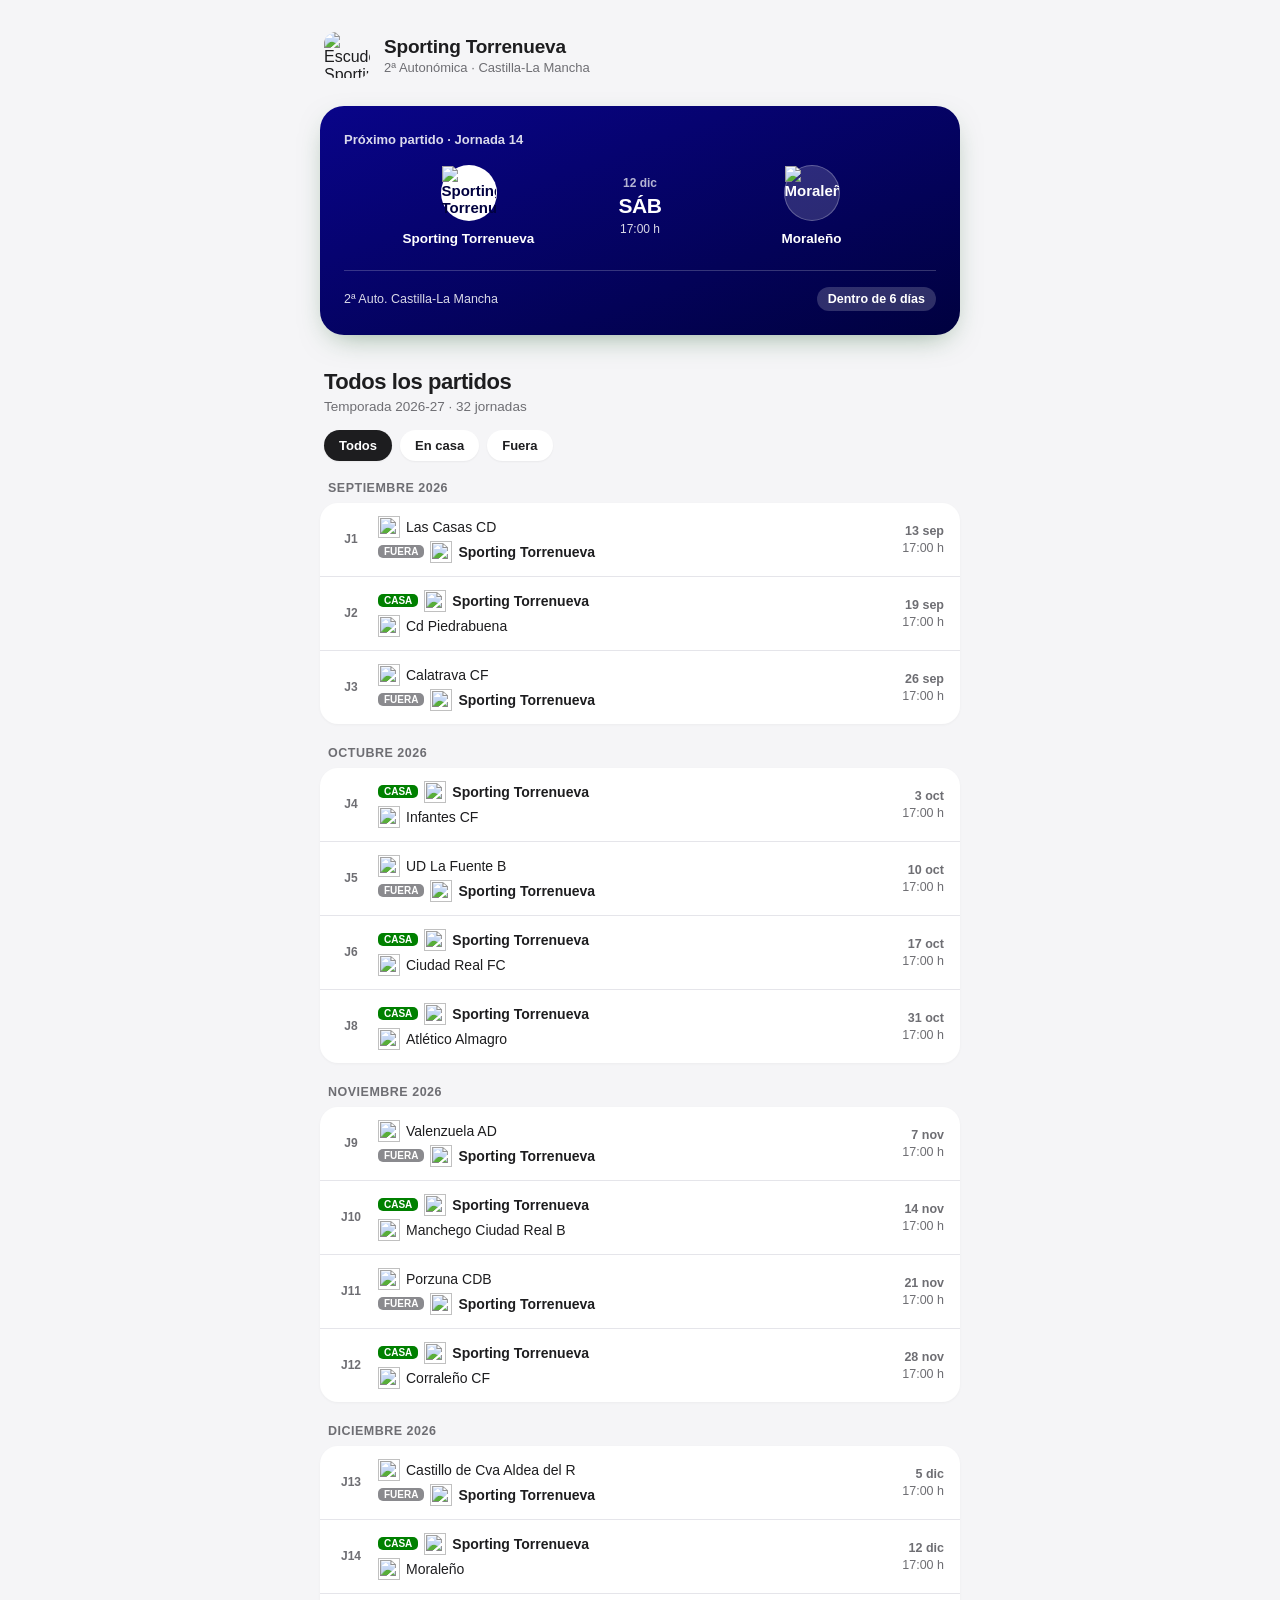
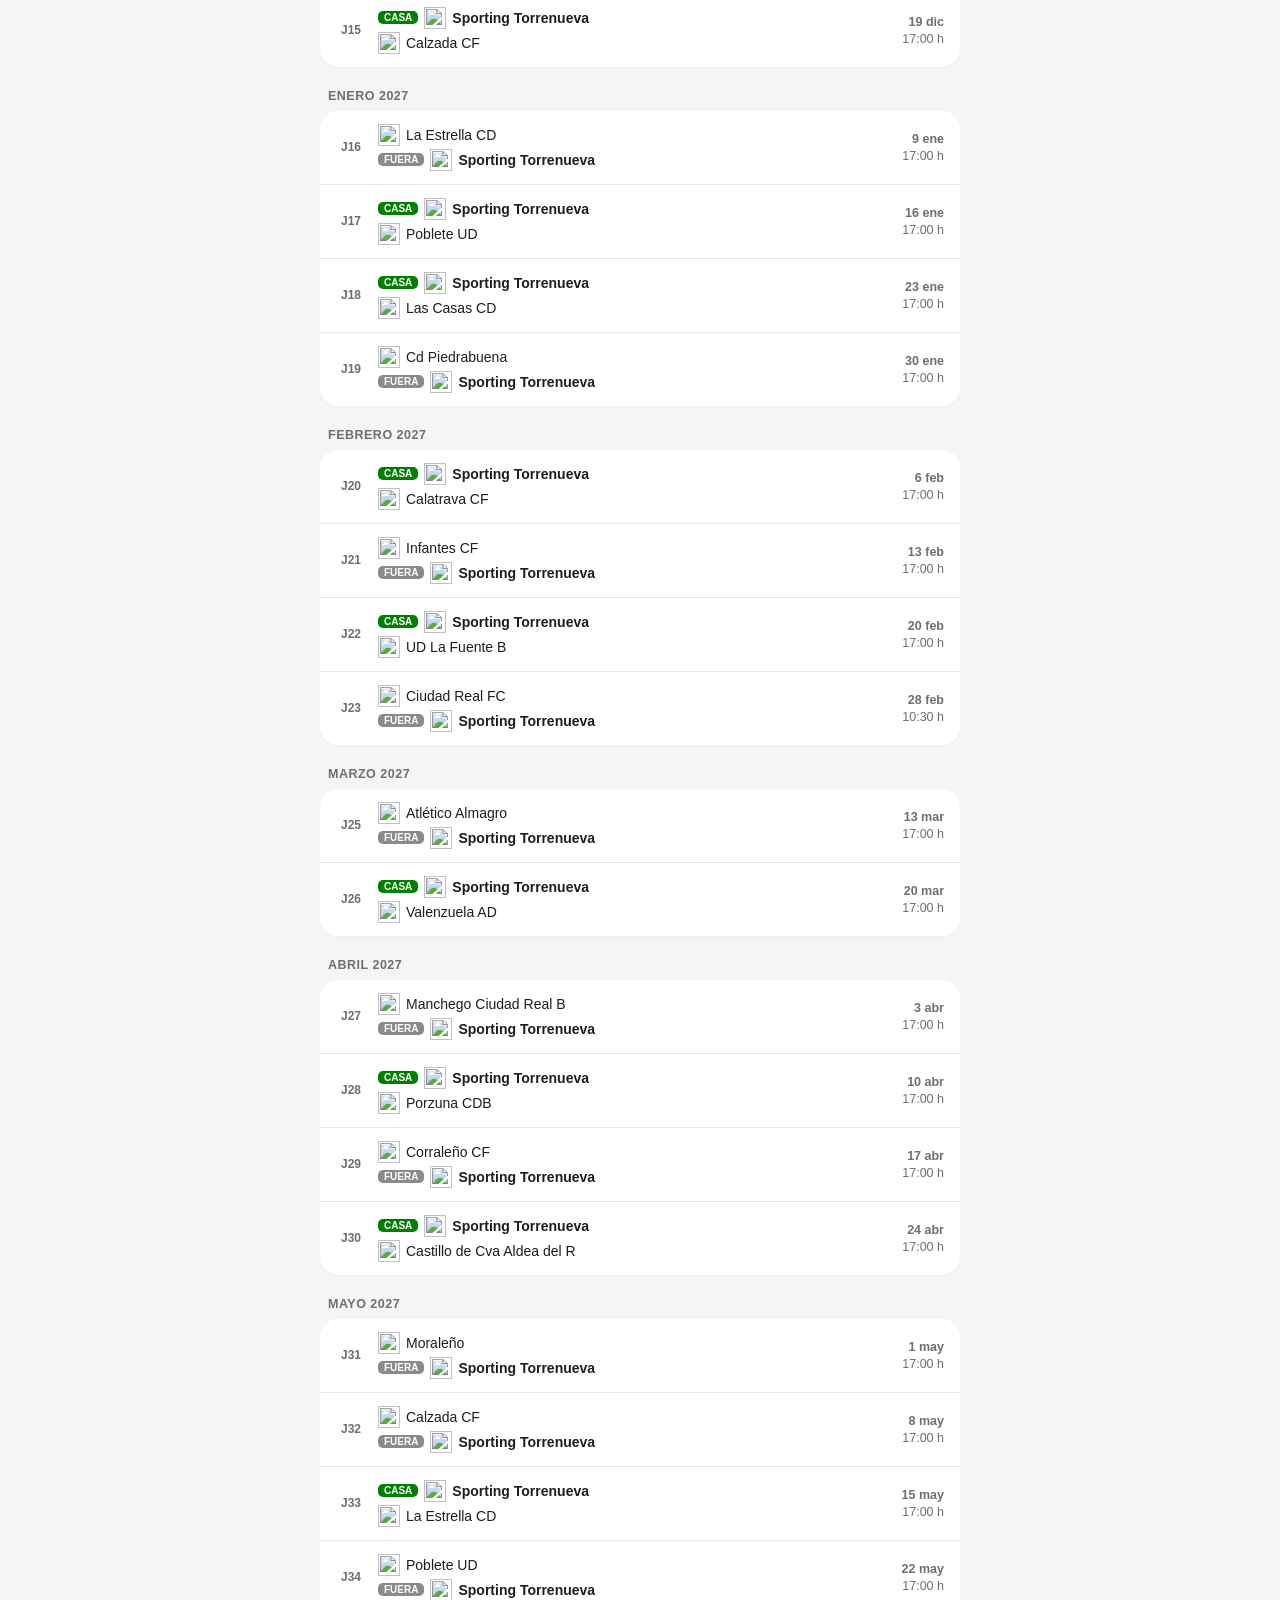
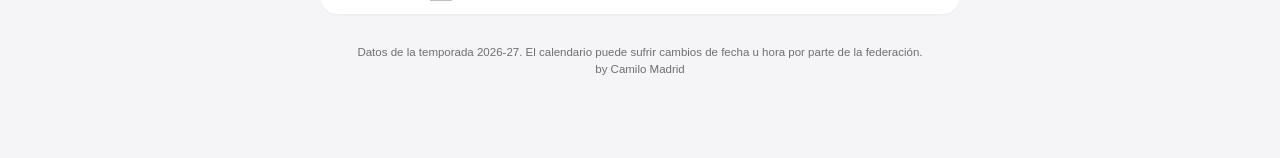
==== index.html @ 9e1ee60d "Funcional 100%" ====
<!DOCTYPE html>
<html lang="es">
<head>
<meta charset="UTF-8">
<meta name="viewport" content="width=device-width, initial-scale=1.0">
<link rel="icon" type="image/png" href="img/escudo-mid.png">
<link rel="apple-touch-icon" sizes="180x180" href="img/marcadorIphone.png">



<title>Sporting Torrenueva · Temporada 2026-27</title>
<style>
  :root{
    --bg: #f5f5f7;
    --card: #ffffff;
    --ink: #1d1d1f;
    --ink-soft: #6e6e73;
    --line: #e5e5ea;
    --green: #2805FB;
    --green-deep: #00013f;
    --green-tint: #e9f5eb;
    --red-tint: #fdeceb;
    --red: #c0392b;
    --gold: #b8860b;
    --radius: 18px;
    --radius-sm: 12px;
    font-family: -apple-system, BlinkMacSystemFont, "SF Pro Text", "Helvetica Neue", Arial, sans-serif;
  }

  *{ box-sizing: border-box; -webkit-font-smoothing: antialiased; }

  body{
    margin:0;
    background: var(--bg);
    color: var(--ink);
    padding: 32px 18px 80px;
  }

  .wrap{ max-width: 640px; margin: 0 auto; }

  /* Header */
  .club-header{
    display:flex;
    align-items:center;
    gap:14px;
    margin-bottom: 28px;
    padding: 0 4px;
  }
  .crest{
      width: 46px;
      height: 46px;
      border-radius: 12px;
      overflow: hidden; /* Para que el escudo no sobresalga */
      display: flex;
      align-items: center;
      justify-content: center;
      background: none; /* Quitamos el degradado */
      flex-shrink: 0;
  }

  .crest img{
  width: 100%;
  height: 100%;
  object-fit: cover; /* Ajusta la imagen sin deformarla */
}

  .club-header h1{
    font-size: 19px;
    font-weight: 650;
    margin: 0;
    letter-spacing: -0.01em;
  }
  .club-header p{
    margin: 2px 0 0;
    font-size: 13px;
    color: var(--ink-soft);
  }

  /* Hero: próximo partido */
  .hero{
    background: linear-gradient(160deg, #090489 0% 0%, #00013f 100%);
    border-radius: 24px;
    padding: 26px 24px 24px;
    color: white;
    box-shadow: 0 10px 30px -12px rgba(31,92,41,0.55);
    margin-bottom: 34px;
  }
  .hero-label{
    font-size: 13px;
    font-weight: 600;
    opacity: 0.85;
    margin: 0 0 18px;
  }
  .hero-teams{
    display:flex;
    align-items:center;
    justify-content:space-between;
    gap: 10px;
  }
  .hero-team{
    flex: 1;
    display:flex;
    flex-direction:column;
    align-items:center;
    gap: 10px;
    text-align:center;
  }
  .hero-badge{
    width:56px; height:56px;
    border-radius: 50%;
    background: rgba(255,255,255,0.16);
    display:flex; align-items:center; justify-content:center;
    font-weight:700;
    font-size: 15px;
    border: 1px solid rgba(255,255,255,0.25);
  }
  .hero-team.us .hero-badge{
    background: white;
    color: var(--green-deep);
  }
  .hero-team span{
    font-size: 13.5px;
    font-weight: 600;
    line-height: 1.25;
  }
  .hero-mid{
    display:flex;
    flex-direction:column;
    align-items:center;
    gap: 4px;
    min-width: 74px;
  }
  .hero-vs{
    font-size: 12px;
    opacity: 0.7;
    font-weight: 600;
  }
  .hero-date{
    font-size: 21px;
    font-weight: 700;
    letter-spacing: -0.02em;
  }
  .hero-time{
    font-size: 12px;
    opacity: 0.85;
  }
  .hero-foot{
    display:flex;
    justify-content: space-between;
    align-items:center;
    margin-top: 22px;
    padding-top: 16px;
    border-top: 1px solid rgba(255,255,255,0.2);
    font-size: 12.5px;
  }
  .hero-foot .comp{ opacity: 0.85; }
  .hero-foot .countdown{
    background: rgba(255,255,255,0.18);
    padding: 5px 11px;
    border-radius: 100px;
    font-weight: 600;
  }

  /* Section title */
  .section-title{
    font-size: 22px;
    font-weight: 650;
    letter-spacing: -0.02em;
    margin: 0 0 4px;
    padding: 0 4px;
  }
  .section-sub{
    font-size: 13.5px;
    color: var(--ink-soft);
    margin: 0 0 16px;
    padding: 0 4px;
  }

  /* Filter pills */
  .filters{
    display:flex;
    gap: 8px;
    margin-bottom: 20px;
    padding: 0 4px;
  }
  .pill{
    border: none;
    background: var(--card);
    color: var(--ink);
    font-size: 13px;
    font-weight: 600;
    padding: 8px 15px;
    border-radius: 100px;
    cursor: pointer;
    box-shadow: 0 1px 2px rgba(0,0,0,0.05);
    transition: background 0.15s ease, color 0.15s ease;
  }
  .pill.active{
    background: var(--ink);
    color: white;
  }

  /* Month groups */
  .month-group{ margin-bottom: 22px; }
  .month-label{
    font-size: 12.5px;
    font-weight: 700;
    text-transform: uppercase;
    letter-spacing: 0.04em;
    color: var(--ink-soft);
    margin: 0 0 8px;
    padding: 0 8px;
  }

  .match-list{
    background: var(--card);
    border-radius: var(--radius);
    overflow: hidden;
    box-shadow: 0 1px 3px rgba(0,0,0,0.04);
  }

  .match-row{
    display:flex;
    align-items:center;
    gap: 12px;
    padding: 13px 16px;
    border-bottom: 1px solid var(--line);
  }
  .match-row:last-child{ border-bottom: none; }

  .jday{
    width: 30px;
    flex-shrink:0;
    font-size: 12px;
    font-weight: 700;
    color: var(--ink-soft);
    text-align:center;
  }

  .match-teams{
    flex: 1;
    min-width: 0;
    display:flex;
    flex-direction: column;
    gap: 3px;
  }
  .team-line{
    display:flex;
    align-items:center;
    gap: 6px;
    font-size: 14px;
    color: var(--ink);
    white-space: nowrap;
    overflow: hidden;
    text-overflow: ellipsis;
  }
  .team-line.us{ font-weight: 650; }
  .team-line .tag{
    font-size: 10px;
    font-weight: 700;
    color: white;
    background: green;
    padding: 1px 6px;
    border-radius: 5px;
    flex-shrink: 0;
  }

  .match-right{
    flex-shrink:0;
    text-align:right;
    display:flex;
    flex-direction:column;
    align-items:flex-end;
    gap: 3px;
    min-width: 58px;
  }
  .match-date{
    font-size: 12.5px;
    color: var(--ink-soft);
    font-weight: 600;
  }
  .match-score{
    font-size: 15px;
    font-weight: 700;
  }
  .match-score.win{ color: var(--green); }
  .match-score.loss{ color: var(--red); }
  .match-score.draw{ color: var(--gold); }

  .result-dot{
    width: 7px; height: 7px;
    border-radius: 50%;
    flex-shrink: 0;
  }
  .dot-win{ background: var(--green); }
  .dot-loss{ background: var(--red); }
  .dot-draw{ background: var(--gold); }

  footer{
    text-align:center;
    font-size: 11.5px;
    color: var(--ink-soft);
    margin-top: 30px;
    padding: 0 20px;
    line-height: 1.5;
  }

  @media (max-width: 380px){
    .hero-badge{ width:48px; height:48px; font-size:13px; }
    .hero-date{ font-size: 18px; }
  }

.hero .badge-img{
  width: 100%;
  height: 100%;
  object-fit: contain;
}


.badge-img{
  width: 22px;
  height: 22px;
  object-fit: contain;
}

</style>
</head>
<body>
<div class="wrap">

  <div class="club-header">
    <div class="crest">
      <img src="img/escudo-mid.png" alt="Escudo Sporting Torrenueva">
    </div>
    <div>
      <h1>Sporting Torrenueva</h1>
      <p>2ª Autonómica · Castilla-La Mancha</p>
    </div>
  </div>

  <!-- HERO: próximo partido -->
  <div class="hero" id="hero"></div>

  <!-- Listado completo -->
  <div class="section-title">Todos los partidos</div>
  <div class="section-sub">Temporada 2026-27 · 32 jornadas</div>

  <div class="filters">
    <button class="pill active" data-filter="all">Todos</button>
    <button class="pill" data-filter="home">En casa</button>
    <button class="pill" data-filter="away">Fuera</button>
  </div>

  <div id="schedule"></div>

  <footer>
    Datos de la temporada 2026-27. El calendario puede sufrir cambios de fecha u hora por parte de la federación.<br>
	by Camilo Madrid 
  </footer>

</div>

<script>
// ---- Datos: temporada 2026-27, Sporting Torrenueva, 2ª Auto. Castilla-La Mancha ----
const matches = [
  { j:1,  home:"Las Casas CD",              away:"Sporting Torrenueva",       date:"2026-09-13", isHome:false },
  { j:2,  home:"Sporting Torrenueva",       away:"Cd Piedrabuena",            date:"2026-09-19", isHome:true },
  { j:3,  home:"Calatrava CF",              away:"Sporting Torrenueva",       date:"2026-09-26", isHome:false },
  { j:4,  home:"Sporting Torrenueva",       away:"Infantes CF",               date:"2026-10-03", isHome:true },
  { j:5,  home:"UD La Fuente B",            away:"Sporting Torrenueva",       date:"2026-10-10", isHome:false },
  { j:6,  home:"Sporting Torrenueva",       away:"Ciudad Real FC",            date:"2026-10-17", isHome:true },
  { j:8,  home:"Sporting Torrenueva",       away:"Atlético Almagro",          date:"2026-10-31", isHome:true },
  { j:9,  home:"Valenzuela AD",             away:"Sporting Torrenueva",       date:"2026-11-07", isHome:false },
  { j:10, home:"Sporting Torrenueva",       away:"Manchego Ciudad Real B",    date:"2026-11-14", isHome:true },
  { j:11, home:"Porzuna CDB",               away:"Sporting Torrenueva",       date:"2026-11-21", isHome:false },
  { j:12, home:"Sporting Torrenueva",       away:"Corraleño CF",              date:"2026-11-28", isHome:true },
  { j:13, home:"Castillo de Cva Aldea del R", away:"Sporting Torrenueva",     date:"2026-12-05", isHome:false },
  { j:14, home:"Sporting Torrenueva",       away:"Moraleño",                  date:"2026-12-12", isHome:true },
  { j:15, home:"Sporting Torrenueva",       away:"Calzada CF",                date:"2026-12-19", isHome:true },
  { j:16, home:"La Estrella CD",            away:"Sporting Torrenueva",       date:"2027-01-09", isHome:false },
  { j:17, home:"Sporting Torrenueva",       away:"Poblete UD",                date:"2027-01-16", isHome:true },
  { j:18, home:"Sporting Torrenueva",       away:"Las Casas CD",              date:"2027-01-23", isHome:true },
  { j:19, home:"Cd Piedrabuena",            away:"Sporting Torrenueva",       date:"2027-01-30", isHome:false },
  { j:20, home:"Sporting Torrenueva",       away:"Calatrava CF",              date:"2027-02-06", isHome:true },
  { j:21, home:"Infantes CF",               away:"Sporting Torrenueva",       date:"2027-02-13", isHome:false },
  { j:22, home:"Sporting Torrenueva",       away:"UD La Fuente B",            date:"2027-02-20", isHome:true },
  { j:23, home:"Ciudad Real FC",            away:"Sporting Torrenueva",       date:"2027-02-28", time:"10:30", isHome:false },
  { j:25, home:"Atlético Almagro",          away:"Sporting Torrenueva",       date:"2027-03-13", isHome:false },
  { j:26, home:"Sporting Torrenueva",       away:"Valenzuela AD",             date:"2027-03-20", isHome:true },
  { j:27, home:"Manchego Ciudad Real B",    away:"Sporting Torrenueva",       date:"2027-04-03", isHome:false },
  { j:28, home:"Sporting Torrenueva",       away:"Porzuna CDB",               date:"2027-04-10", isHome:true },
  { j:29, home:"Corraleño CF",              away:"Sporting Torrenueva",       date:"2027-04-17", isHome:false },
  { j:30, home:"Sporting Torrenueva",       away:"Castillo de Cva Aldea del R", date:"2027-04-24", isHome:true },
  { j:31, home:"Moraleño",                  away:"Sporting Torrenueva",       date:"2027-05-01", isHome:false },
  { j:32, home:"Calzada CF",                away:"Sporting Torrenueva",       date:"2027-05-08", isHome:false },
  { j:33, home:"Sporting Torrenueva",       away:"La Estrella CD",            date:"2027-05-15", isHome:true },
  { j:34, home:"Poblete UD",                away:"Sporting Torrenueva",       date:"2027-05-22", isHome:false },
];

const MESES = ["enero","febrero","marzo","abril","mayo","junio","julio","agosto","septiembre","octubre","noviembre","diciembre"];
const MESES_CORTO = ["ene","feb","mar","abr","may","jun","jul","ago","sep","oct","nov","dic"];
const DIAS = ["dom","lun","mar","mié","jue","vie","sáb"];

function initials(name){
  return name.split(" ").filter(w => w.length > 1 || /[A-Za-zÁÉÍÓÚÑ]/.test(w))
    .slice(0,2).map(w => w[0].toUpperCase()).join("") || name.slice(0,2).toUpperCase();
}

function fmtLongDate(d){
  return `${DIAS[d.getDay()]} ${d.getDate()} ${MESES[d.getMonth()]}`;
}

function daysUntil(d, now){
  const a = new Date(d.getFullYear(), d.getMonth(), d.getDate());
  const b = new Date(now.getFullYear(), now.getMonth(), now.getDate());
  return Math.round((a - b) / 86400000);
}

// Mapa de escudos por nombre EXACTO
const ESCUDOS = {
  "Sporting Torrenueva": "escudo-mid.png",
  "Las Casas CD": "lascasas.png",
  "Cd Piedrabuena": "piedrabuena.png",
  "Calatrava CF": "calatrava.png",
  "Infantes CF": "infantes.png",
  "UD La Fuente B": "laFuente.png",
  "Ciudad Real FC": "ciudadreal.jpg",
  "Atlético Almagro": "almagro.png",
  "Valenzuela AD": "valenzuela.png",
  "Manchego Ciudad Real B": "manchego.png",
  "Porzuna CDB": "porzuna.jpg",
  "Corraleño CF": "corraleno.png",
  "Castillo de Cva Aldea del R": "generico.png",
  "Moraleño": "moraleno.png",
  "Calzada CF": "calzada.png",
  "La Estrella CD": "LaEstrella.png",
  "Poblete UD": "poblete.png"
};

function getBadge(teamName){
  const file = ESCUDOS[teamName];
  if(file){
    return `<img src="img/escudosEquipos/${file}" alt="${teamName}" class="badge-img">`;
  }
  return initials(teamName); // fallback
}


function renderHero(){
  const now = new Date();
  const upcoming = matches
    .map(m => ({...m, dateObj: new Date(m.date + "T" + (m.time || "17:00"))}))
    .filter(m => m.dateObj >= new Date(now.getFullYear(), now.getMonth(), now.getDate()))
    .sort((a,b) => a.dateObj - b.dateObj)[0];

  const hero = document.getElementById("hero");

  if(!upcoming){
    hero.innerHTML = `<p class="hero-label">Temporada finalizada</p>`;
    return;
  }

  const rival = upcoming.isHome ? upcoming.away : upcoming.home;
  const usBadge = getBadge("Sporting Torrenueva");
  const rivalBadge = getBadge(rival);
  const d = upcoming.dateObj;
  const diff = daysUntil(d, now);
  let countdown = diff === 0 ? "Hoy" : diff === 1 ? "Mañana" : `Dentro de ${diff} días`;

  hero.innerHTML = `
    <p class="hero-label">Próximo partido · Jornada ${upcoming.j}</p>
    <div class="hero-teams">
      <div class="hero-team ${upcoming.isHome ? 'us' : ''}">
        <div class="hero-badge">${upcoming.isHome ? usBadge : getBadge(upcoming.home)}</div>
        <span>${upcoming.home}</span>
      </div>
      <div class="hero-mid">
        <span class="hero-vs">${d.getDate()} ${MESES_CORTO[d.getMonth()]}</span>
        <span class="hero-date">${DIAS[d.getDay()].toUpperCase()}</span>
        <span class="hero-time">${upcoming.time || "17:00"} h</span>
      </div>
      <div class="hero-team ${!upcoming.isHome ? 'us' : ''}">
        <div class="hero-badge">${!upcoming.isHome ? usBadge : getBadge(upcoming.away)}</div>
        <span>${upcoming.away}</span>
      </div>
    </div>
    <div class="hero-foot">
      <span class="comp">2ª Auto. Castilla-La Mancha</span>
      <span class="countdown">${countdown}</span>
    </div>
  `;
}

function renderSchedule(filter){
  const container = document.getElementById("schedule");
  container.innerHTML = "";

  const filtered = matches.filter(m => {
    if(filter === "home") return m.isHome;
    if(filter === "away") return !m.isHome;
    return true;
  });

  const groups = {};
  filtered.forEach(m => {
    const d = new Date(m.date + "T00:00:00");
    const key = `${d.getFullYear()}-${d.getMonth()}`;
    if(!groups[key]) groups[key] = { label: `${MESES[d.getMonth()]} ${d.getFullYear()}`, items: [] };
    groups[key].items.push({...m, dateObj: d});
  });

  Object.values(groups).forEach(group => {
    const monthDiv = document.createElement("div");
    monthDiv.className = "month-group";

    const label = document.createElement("p");
    label.className = "month-label";
    label.textContent = group.label;
    monthDiv.appendChild(label);

    const list = document.createElement("div");
    list.className = "match-list";

    group.items.forEach(m => {
      const row = document.createElement("div");
      row.className = "match-row";

      const rival = m.isHome ? m.away : m.home;

      row.innerHTML = `
        <div class="jday">J${m.j}</div>

        <div class="match-teams">

          <div class="team-line ${m.isHome ? 'us' : ''}">
            ${m.isHome ? '<span class="tag">CASA</span>' : ''}
            <img src="img/escudosEquipos/${ESCUDOS[m.home] || 'generico.png'}" class="badge-img">
            ${m.home}
          </div>

          <div class="team-line ${!m.isHome ? 'us' : ''}">
            ${!m.isHome ? '<span class="tag" style="background:#8a8a8e">FUERA</span>' : ''}
            <img src="img/escudosEquipos/${ESCUDOS[m.away] || 'generico.png'}" class="badge-img">
            ${m.away}
          </div>

        </div>

        <div class="match-right">
          <div class="match-date">${m.dateObj.getDate()} ${MESES_CORTO[m.dateObj.getMonth()]}</div>
          <div class="match-date" style="font-weight:400;">${m.time || "17:00"} h</div>
        </div>
      `;

      list.appendChild(row);
    });

    monthDiv.appendChild(list);
    container.appendChild(monthDiv);
  });
}


document.querySelectorAll(".pill").forEach(btn => {
  btn.addEventListener("click", () => {
    document.querySelectorAll(".pill").forEach(b => b.classList.remove("active"));
    btn.classList.add("active");
    renderSchedule(btn.dataset.filter);
  });
});

renderHero();
renderSchedule("all");
</script>
</body>
</html>
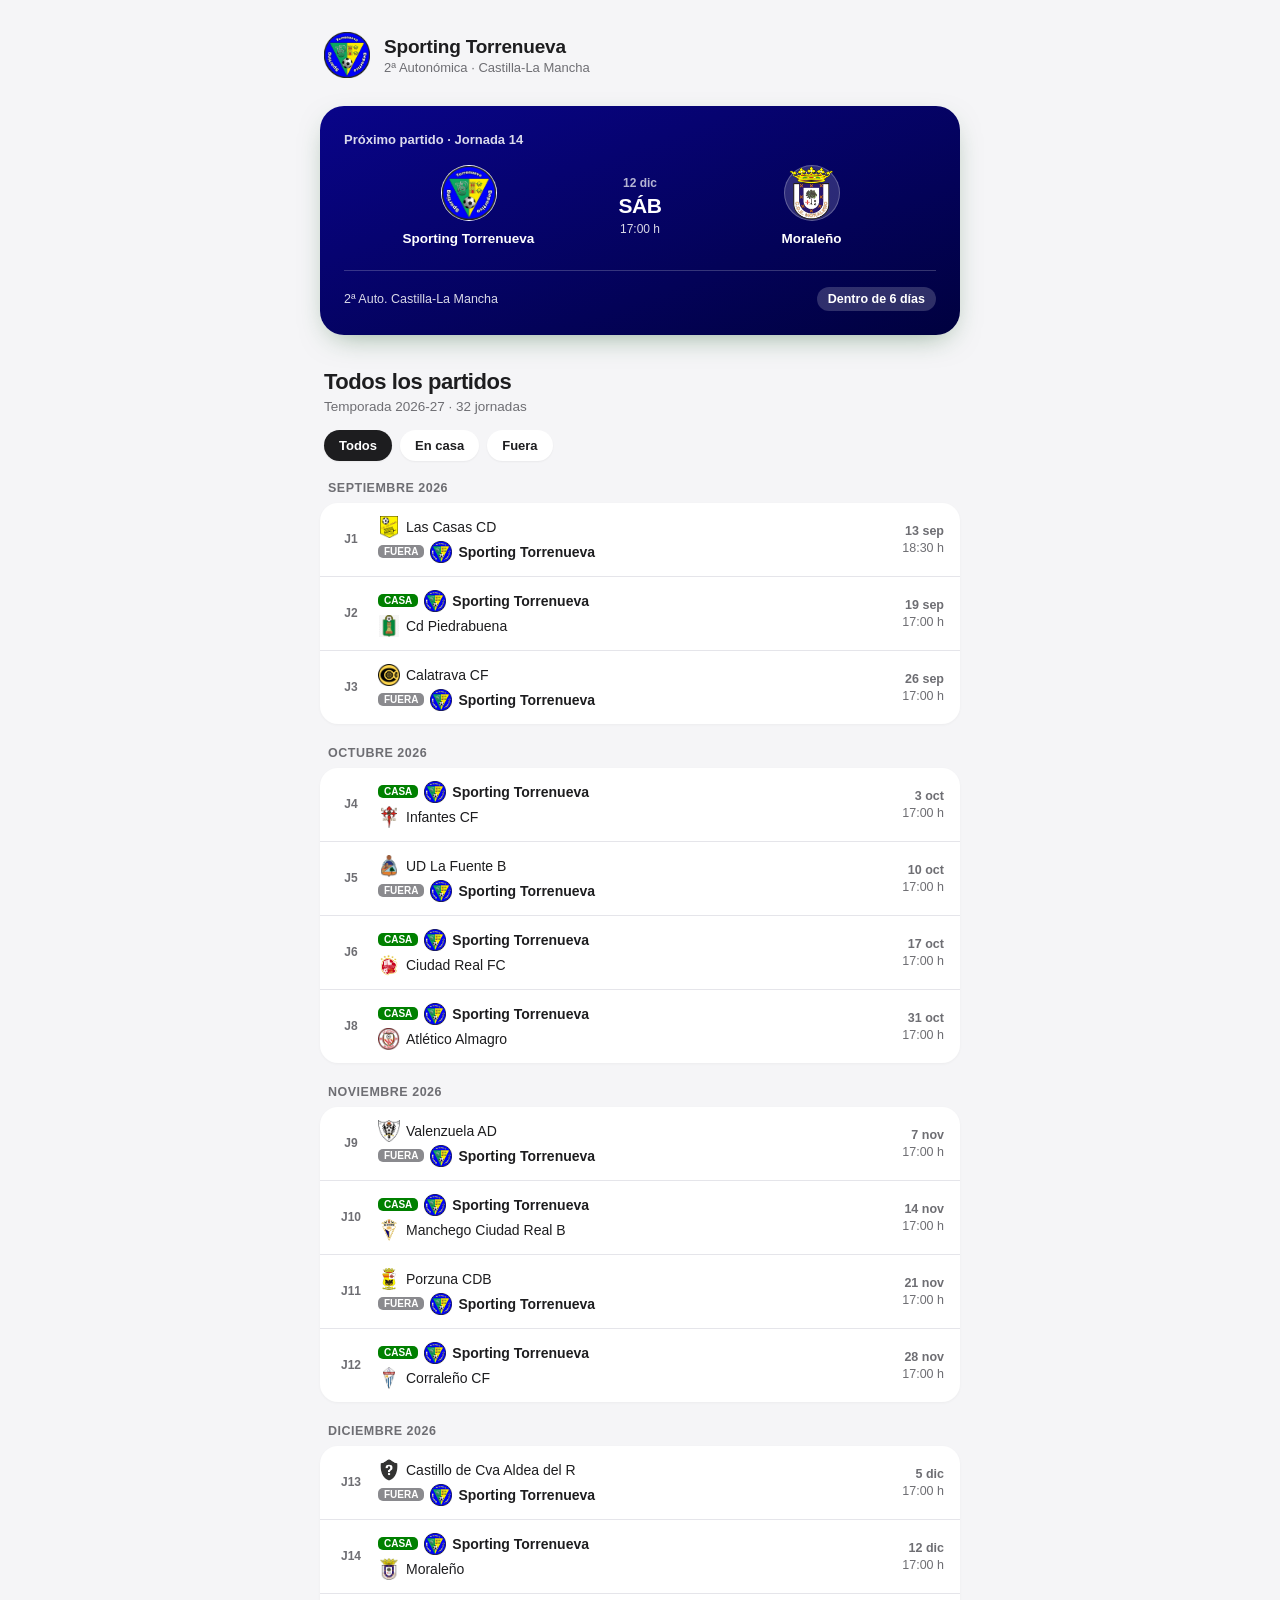
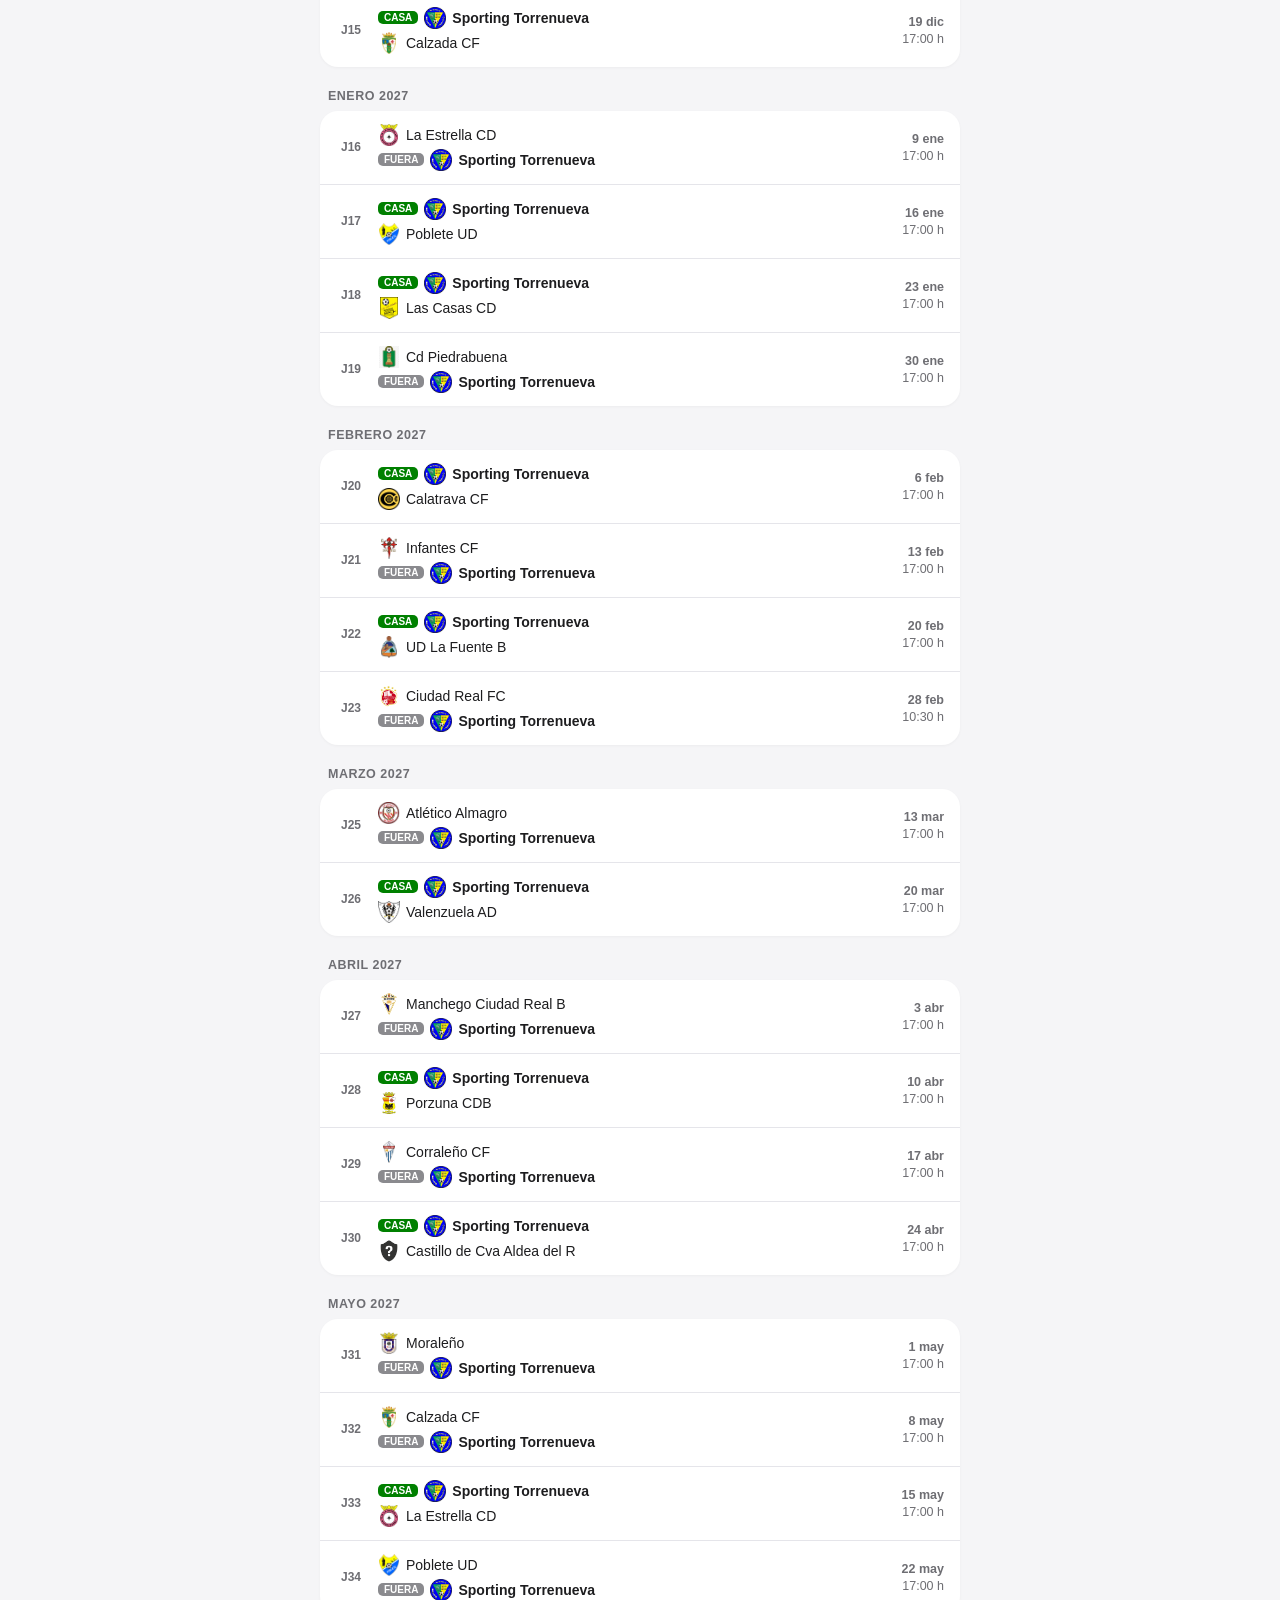
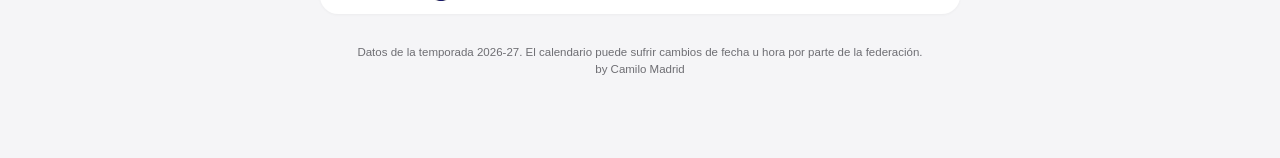
==== commit 1fcbed2a: "Nueva Fecha y hora de la Jornada 1 Actualización de la Jornada 1" ====
--- a/index.html
+++ b/index.html
@@ -363,7 +363,7 @@
 <script>
 // ---- Datos: temporada 2026-27, Sporting Torrenueva, 2ª Auto. Castilla-La Mancha ----
 const matches = [
-  { j:1,  home:"Las Casas CD",              away:"Sporting Torrenueva",       date:"2026-09-13", isHome:false },
+  { j:1,  home:"Las Casas CD",              away:"Sporting Torrenueva",       date:"2026-09-13", time:"18:30", isHome:false },
   { j:2,  home:"Sporting Torrenueva",       away:"Cd Piedrabuena",            date:"2026-09-19", isHome:true },
   { j:3,  home:"Calatrava CF",              away:"Sporting Torrenueva",       date:"2026-09-26", isHome:false },
   { j:4,  home:"Sporting Torrenueva",       away:"Infantes CF",               date:"2026-10-03", isHome:true },
@@ -573,4 +573,4 @@
 renderSchedule("all");
 </script>
 </body>
-</html>+</html>
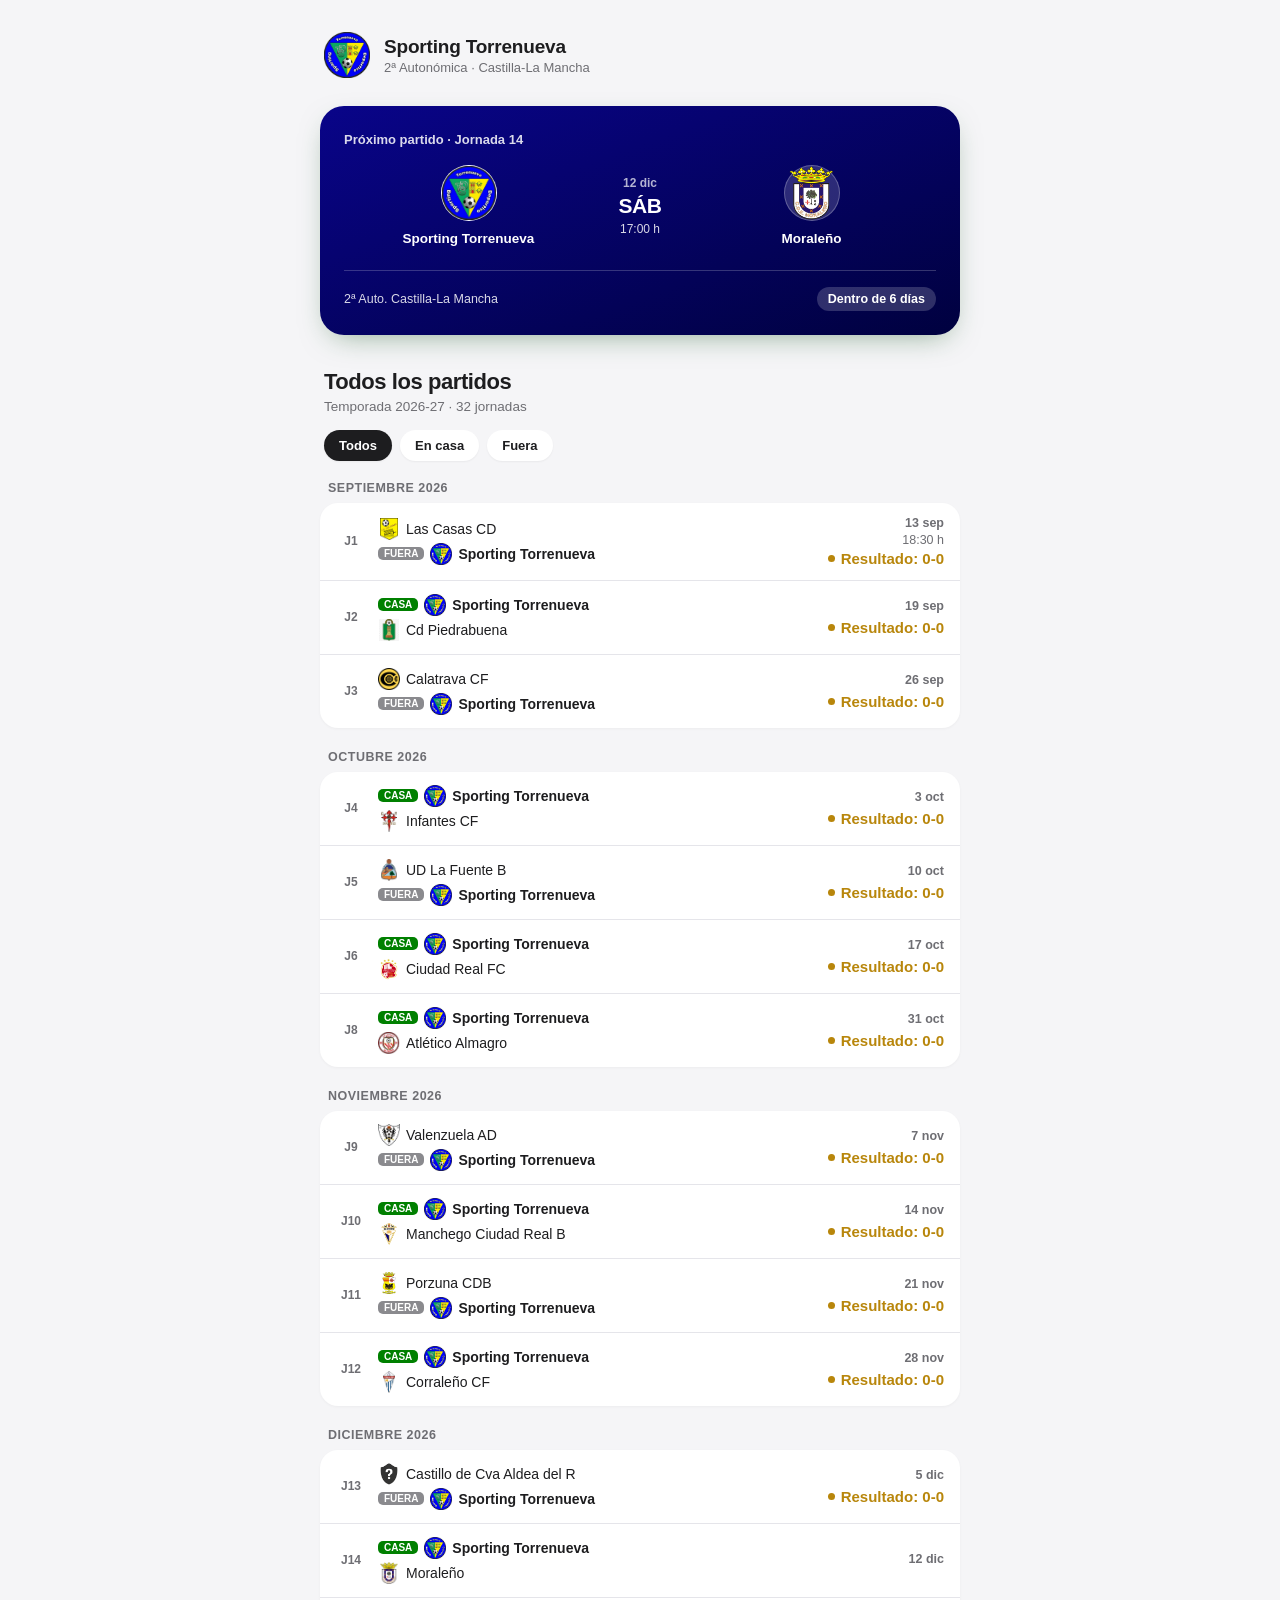
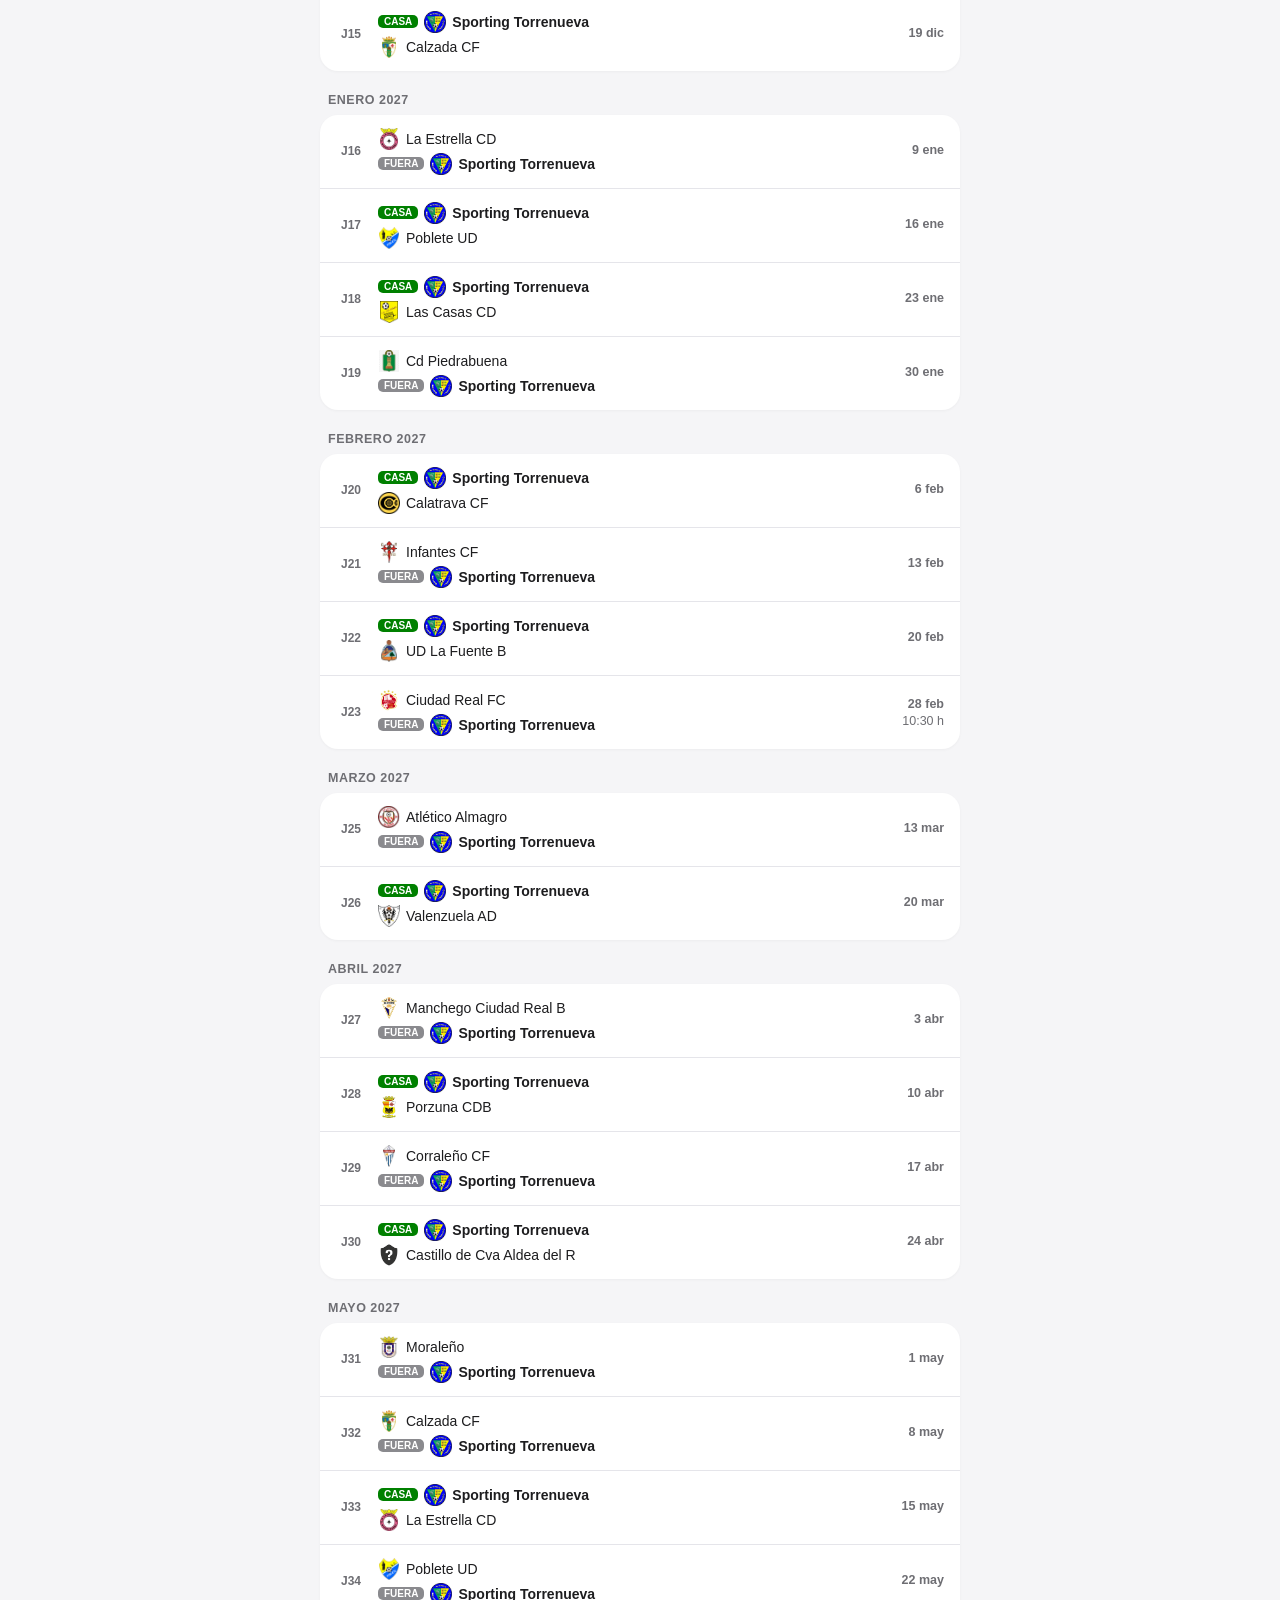
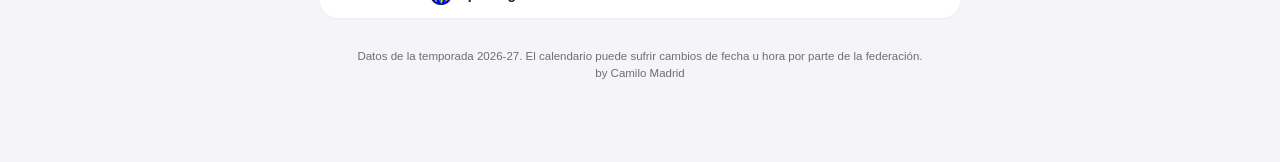
==== commit 923653d9: "Añadido resultados Añadido resultado para los partidos jugados" ====
--- a/index.html
+++ b/index.html
@@ -323,6 +323,28 @@
   object-fit: contain;
 }
 
+.match-score {
+  display: flex;
+  align-items: center;
+  gap: 6px; /* separación entre punto y texto */
+}
+
+
+.match-score.win{ color: #008000; }
+.match-score.loss{ color: var(--red); }
+.match-score.draw{ color: var(--gold); }
+
+.result-dot{
+  width: 7px;
+  height: 7px;
+  border-radius: 50%;
+  flex-shrink: 0;
+}
+
+.dot-win{ background: #008000; }
+.dot-loss{ background: var(--red); }
+.dot-draw{ background: var(--gold); }
+
 </style>
 </head>
 <body>
@@ -363,43 +385,64 @@
 <script>
 // ---- Datos: temporada 2026-27, Sporting Torrenueva, 2ª Auto. Castilla-La Mancha ----
 const matches = [
-  { j:1,  home:"Las Casas CD",              away:"Sporting Torrenueva",       date:"2026-09-13", time:"18:30", isHome:false },
-  { j:2,  home:"Sporting Torrenueva",       away:"Cd Piedrabuena",            date:"2026-09-19", isHome:true },
-  { j:3,  home:"Calatrava CF",              away:"Sporting Torrenueva",       date:"2026-09-26", isHome:false },
-  { j:4,  home:"Sporting Torrenueva",       away:"Infantes CF",               date:"2026-10-03", isHome:true },
-  { j:5,  home:"UD La Fuente B",            away:"Sporting Torrenueva",       date:"2026-10-10", isHome:false },
-  { j:6,  home:"Sporting Torrenueva",       away:"Ciudad Real FC",            date:"2026-10-17", isHome:true },
-  { j:8,  home:"Sporting Torrenueva",       away:"Atlético Almagro",          date:"2026-10-31", isHome:true },
-  { j:9,  home:"Valenzuela AD",             away:"Sporting Torrenueva",       date:"2026-11-07", isHome:false },
-  { j:10, home:"Sporting Torrenueva",       away:"Manchego Ciudad Real B",    date:"2026-11-14", isHome:true },
-  { j:11, home:"Porzuna CDB",               away:"Sporting Torrenueva",       date:"2026-11-21", isHome:false },
-  { j:12, home:"Sporting Torrenueva",       away:"Corraleño CF",              date:"2026-11-28", isHome:true },
-  { j:13, home:"Castillo de Cva Aldea del R", away:"Sporting Torrenueva",     date:"2026-12-05", isHome:false },
-  { j:14, home:"Sporting Torrenueva",       away:"Moraleño",                  date:"2026-12-12", isHome:true },
-  { j:15, home:"Sporting Torrenueva",       away:"Calzada CF",                date:"2026-12-19", isHome:true },
-  { j:16, home:"La Estrella CD",            away:"Sporting Torrenueva",       date:"2027-01-09", isHome:false },
-  { j:17, home:"Sporting Torrenueva",       away:"Poblete UD",                date:"2027-01-16", isHome:true },
-  { j:18, home:"Sporting Torrenueva",       away:"Las Casas CD",              date:"2027-01-23", isHome:true },
-  { j:19, home:"Cd Piedrabuena",            away:"Sporting Torrenueva",       date:"2027-01-30", isHome:false },
-  { j:20, home:"Sporting Torrenueva",       away:"Calatrava CF",              date:"2027-02-06", isHome:true },
-  { j:21, home:"Infantes CF",               away:"Sporting Torrenueva",       date:"2027-02-13", isHome:false },
-  { j:22, home:"Sporting Torrenueva",       away:"UD La Fuente B",            date:"2027-02-20", isHome:true },
-  { j:23, home:"Ciudad Real FC",            away:"Sporting Torrenueva",       date:"2027-02-28", time:"10:30", isHome:false },
-  { j:25, home:"Atlético Almagro",          away:"Sporting Torrenueva",       date:"2027-03-13", isHome:false },
-  { j:26, home:"Sporting Torrenueva",       away:"Valenzuela AD",             date:"2027-03-20", isHome:true },
-  { j:27, home:"Manchego Ciudad Real B",    away:"Sporting Torrenueva",       date:"2027-04-03", isHome:false },
-  { j:28, home:"Sporting Torrenueva",       away:"Porzuna CDB",               date:"2027-04-10", isHome:true },
-  { j:29, home:"Corraleño CF",              away:"Sporting Torrenueva",       date:"2027-04-17", isHome:false },
-  { j:30, home:"Sporting Torrenueva",       away:"Castillo de Cva Aldea del R", date:"2027-04-24", isHome:true },
-  { j:31, home:"Moraleño",                  away:"Sporting Torrenueva",       date:"2027-05-01", isHome:false },
-  { j:32, home:"Calzada CF",                away:"Sporting Torrenueva",       date:"2027-05-08", isHome:false },
-  { j:33, home:"Sporting Torrenueva",       away:"La Estrella CD",            date:"2027-05-15", isHome:true },
-  { j:34, home:"Poblete UD",                away:"Sporting Torrenueva",       date:"2027-05-22", isHome:false },
+  { j:1,  home:"Las Casas CD",              away:"Sporting Torrenueva",       date:"2026-09-13", time:"18:30", isHome:false, score:"0-0" },
+  { j:2,  home:"Sporting Torrenueva",       away:"Cd Piedrabuena",            date:"2026-09-19", isHome:true, score:"0-0" },
+  { j:3,  home:"Calatrava CF",              away:"Sporting Torrenueva",       date:"2026-09-26", isHome:false, score:"0-0" },
+  { j:4,  home:"Sporting Torrenueva",       away:"Infantes CF",               date:"2026-10-03", isHome:true, score:"0-0" },
+  { j:5,  home:"UD La Fuente B",            away:"Sporting Torrenueva",       date:"2026-10-10", isHome:false, score:"0-0" },
+  { j:6,  home:"Sporting Torrenueva",       away:"Ciudad Real FC",            date:"2026-10-17", isHome:true, score:"0-0" },
+  { j:8,  home:"Sporting Torrenueva",       away:"Atlético Almagro",          date:"2026-10-31", isHome:true, score:"0-0" },
+  { j:9,  home:"Valenzuela AD",             away:"Sporting Torrenueva",       date:"2026-11-07", isHome:false, score:"0-0" },
+  { j:10, home:"Sporting Torrenueva",       away:"Manchego Ciudad Real B",    date:"2026-11-14", isHome:true, score:"0-0" },
+  { j:11, home:"Porzuna CDB",               away:"Sporting Torrenueva",       date:"2026-11-21", isHome:false, score:"0-0" },
+  { j:12, home:"Sporting Torrenueva",       away:"Corraleño CF",              date:"2026-11-28", isHome:true, score:"0-0" },
+  { j:13, home:"Castillo de Cva Aldea del R", away:"Sporting Torrenueva",     date:"2026-12-05", isHome:false, score:"0-0" },
+  { j:14, home:"Sporting Torrenueva",       away:"Moraleño",                  date:"2026-12-12", isHome:true, score:"0-0" },
+  { j:15, home:"Sporting Torrenueva",       away:"Calzada CF",                date:"2026-12-19", isHome:true, score:"0-0" },
+  { j:16, home:"La Estrella CD",            away:"Sporting Torrenueva",       date:"2027-01-09", isHome:false, score:"0-0" },
+  { j:17, home:"Sporting Torrenueva",       away:"Poblete UD",                date:"2027-01-16", isHome:true, score:"0-0" },
+  { j:18, home:"Sporting Torrenueva",       away:"Las Casas CD",              date:"2027-01-23", isHome:true, score:"0-0" },
+  { j:19, home:"Cd Piedrabuena",            away:"Sporting Torrenueva",       date:"2027-01-30", isHome:false, score:"0-0" },
+  { j:20, home:"Sporting Torrenueva",       away:"Calatrava CF",              date:"2027-02-06", isHome:true, score:"0-0" },
+  { j:21, home:"Infantes CF",               away:"Sporting Torrenueva",       date:"2027-02-13", isHome:false, score:"0-0" },
+  { j:22, home:"Sporting Torrenueva",       away:"UD La Fuente B",            date:"2027-02-20", isHome:true, score:"0-0" },
+  { j:23, home:"Ciudad Real FC",            away:"Sporting Torrenueva",       date:"2027-02-28", time:"10:30", isHome:false, score:"0-0" },
+  { j:25, home:"Atlético Almagro",          away:"Sporting Torrenueva",       date:"2027-03-13", isHome:false, score:"0-0" },
+  { j:26, home:"Sporting Torrenueva",       away:"Valenzuela AD",             date:"2027-03-20", isHome:true, score:"0-0" },
+  { j:27, home:"Manchego Ciudad Real B",    away:"Sporting Torrenueva",       date:"2027-04-03", isHome:false, score:"0-0" },
+  { j:28, home:"Sporting Torrenueva",       away:"Porzuna CDB",               date:"2027-04-10", isHome:true, score:"0-0" },
+  { j:29, home:"Corraleño CF",              away:"Sporting Torrenueva",       date:"2027-04-17", isHome:false, score:"0-0" },
+  { j:30, home:"Sporting Torrenueva",       away:"Castillo de Cva Aldea del R", date:"2027-04-24", isHome:true, score:"0-0" },
+  { j:31, home:"Moraleño",                  away:"Sporting Torrenueva",       date:"2027-05-01", isHome:false, score:"0-0" },
+  { j:32, home:"Calzada CF",                away:"Sporting Torrenueva",       date:"2027-05-08", isHome:false, score:"0-0" },
+  { j:33, home:"Sporting Torrenueva",       away:"La Estrella CD",            date:"2027-05-15", isHome:true, score:"0-0" },
+  { j:34, home:"Poblete UD",                away:"Sporting Torrenueva",       date:"2027-05-22", isHome:false, score:"0-0" },
 ];
 
 const MESES = ["enero","febrero","marzo","abril","mayo","junio","julio","agosto","septiembre","octubre","noviembre","diciembre"];
 const MESES_CORTO = ["ene","feb","mar","abr","may","jun","jul","ago","sep","oct","nov","dic"];
 const DIAS = ["dom","lun","mar","mié","jue","vie","sáb"];
+
+function isPlayed(match){
+  const today = new Date();
+  const matchDate = new Date(match.date + "T00:00:00");
+  return matchDate < today && match.score;
+}
+
+function resultType(match){
+  if(!match.score) return null;
+
+  const [g1, g2] = match.score.split("-").map(Number);
+  const usHome = match.isHome;
+
+  const usGoals = usHome ? g1 : g2;
+  const rivalGoals = usHome ? g2 : g1;
+
+  if(usGoals > rivalGoals) return "win";
+  if(usGoals < rivalGoals) return "loss";
+  return "draw";
+}
+
 
 function initials(name){
   return name.split(" ").filter(w => w.length > 1 || /[A-Za-zÁÉÍÓÚÑ]/.test(w))
@@ -525,34 +568,48 @@
       const row = document.createElement("div");
       row.className = "match-row";
 
-      const rival = m.isHome ? m.away : m.home;
-
-      row.innerHTML = `
-        <div class="jday">J${m.j}</div>
-
-        <div class="match-teams">
-
-          <div class="team-line ${m.isHome ? 'us' : ''}">
-            ${m.isHome ? '<span class="tag">CASA</span>' : ''}
-            <img src="img/escudosEquipos/${ESCUDOS[m.home] || 'generico.png'}" class="badge-img">
-            ${m.home}
-          </div>
-
-          <div class="team-line ${!m.isHome ? 'us' : ''}">
-            ${!m.isHome ? '<span class="tag" style="background:#8a8a8e">FUERA</span>' : ''}
-            <img src="img/escudosEquipos/${ESCUDOS[m.away] || 'generico.png'}" class="badge-img">
-            ${m.away}
-          </div>
-
+const rival = m.isHome ? m.away : m.home;
+const played = isPlayed(m);
+const rType = resultType(m);
+
+row.innerHTML = `
+  <div class="jday">J${m.j}</div>
+
+  <div class="match-teams">
+
+    <div class="team-line ${m.isHome ? 'us' : ''}">
+      ${m.isHome ? '<span class="tag">CASA</span>' : ''}
+      <img src="img/escudosEquipos/${ESCUDOS[m.home] || 'generico.png'}" class="badge-img">
+      ${m.home}
+    </div>
+
+    <div class="team-line ${!m.isHome ? 'us' : ''}">
+      ${!m.isHome ? '<span class="tag" style="background:#8a8a8e">FUERA</span>' : ''}
+      <img src="img/escudosEquipos/${ESCUDOS[m.away] || 'generico.png'}" class="badge-img">
+      ${m.away}
+    </div>
+
+  </div>
+
+  <div class="match-right">
+
+    <div class="match-date">${m.dateObj.getDate()} ${MESES_CORTO[m.dateObj.getMonth()]}</div>
+    <div class="match-date" style="font-weight:400;">${m.time || ""} ${m.time ? "h" : ""}</div>
+
+  ${
+      played
+      ? `
+        <div class="match-score ${rType}">
+          <span class="result-dot dot-${rType}"></span>
+          Resultado: ${m.score}
         </div>
-
-        <div class="match-right">
-          <div class="match-date">${m.dateObj.getDate()} ${MESES_CORTO[m.dateObj.getMonth()]}</div>
-          <div class="match-date" style="font-weight:400;">${m.time || "17:00"} h</div>
-        </div>
-      `;
-
-      list.appendChild(row);
+      `
+      : ""
+}
+  </div>
+`;
+
+list.appendChild(row);
     });
 
     monthDiv.appendChild(list);
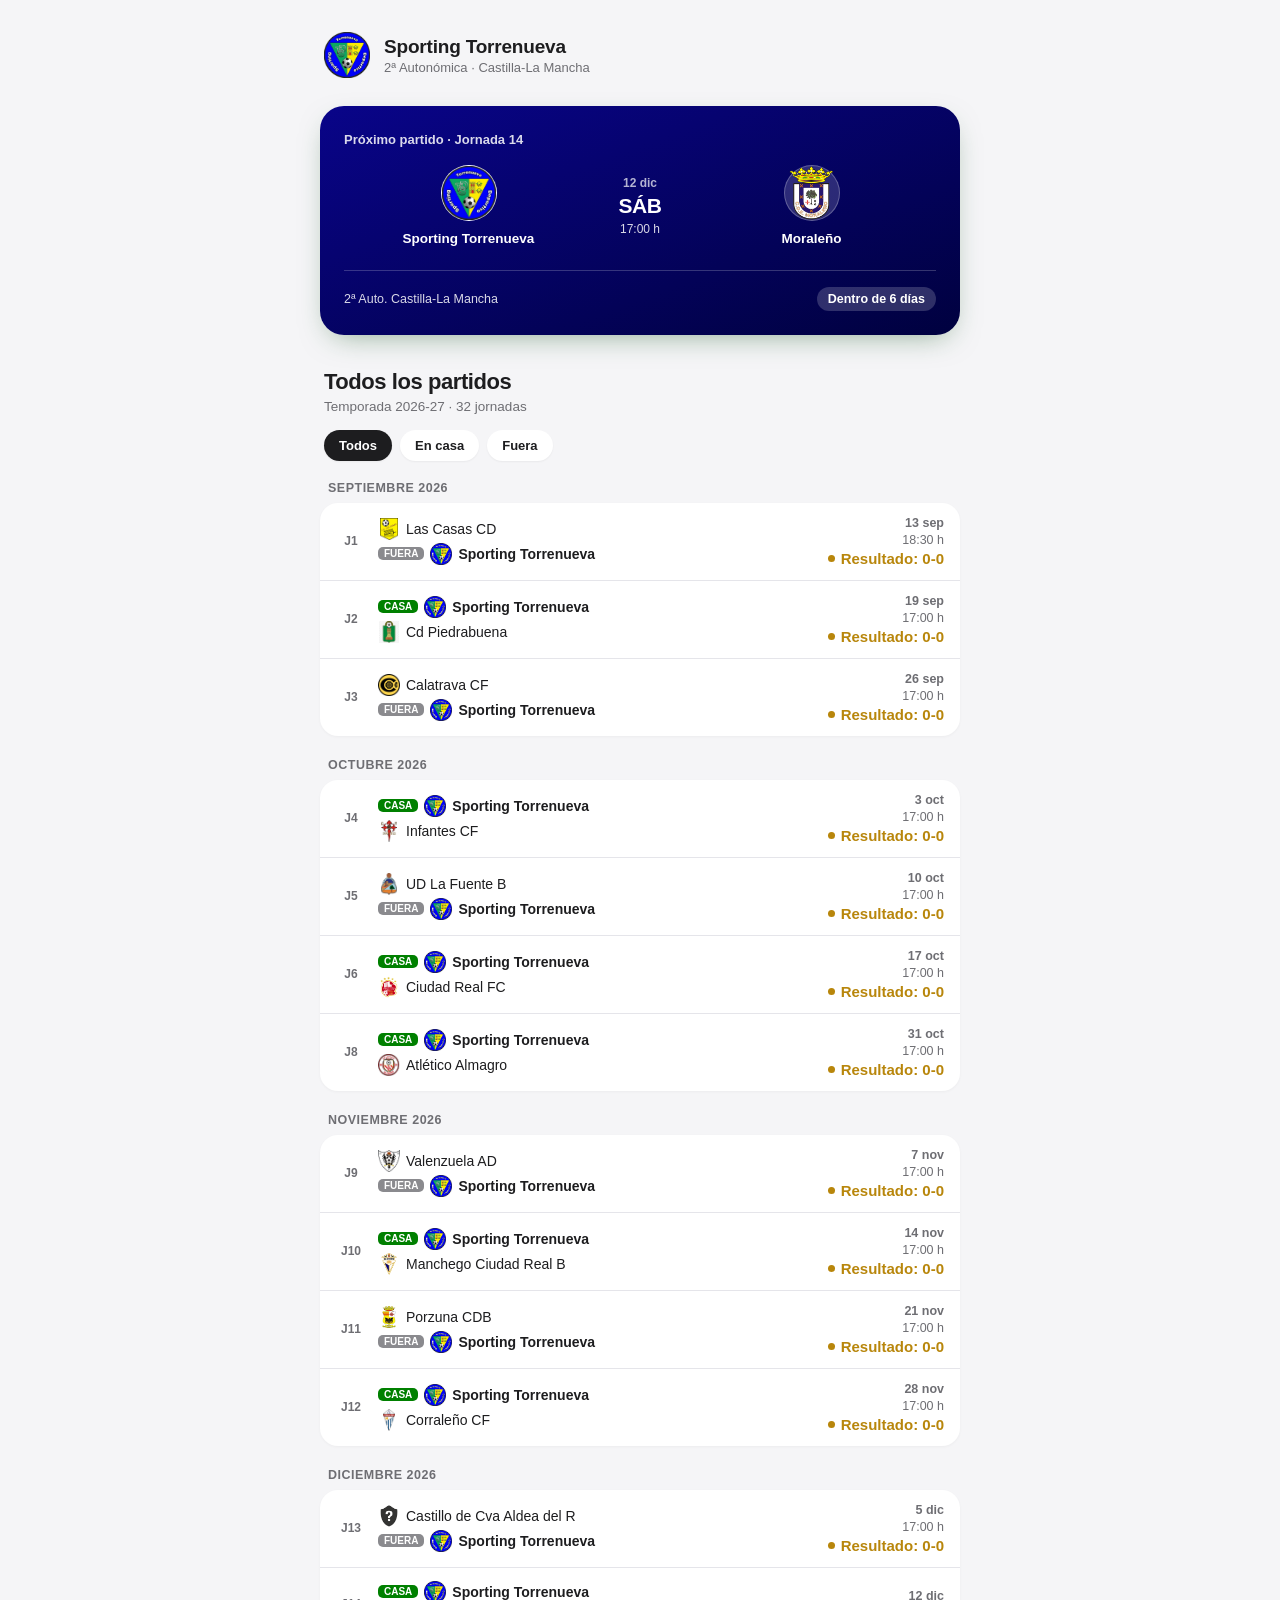
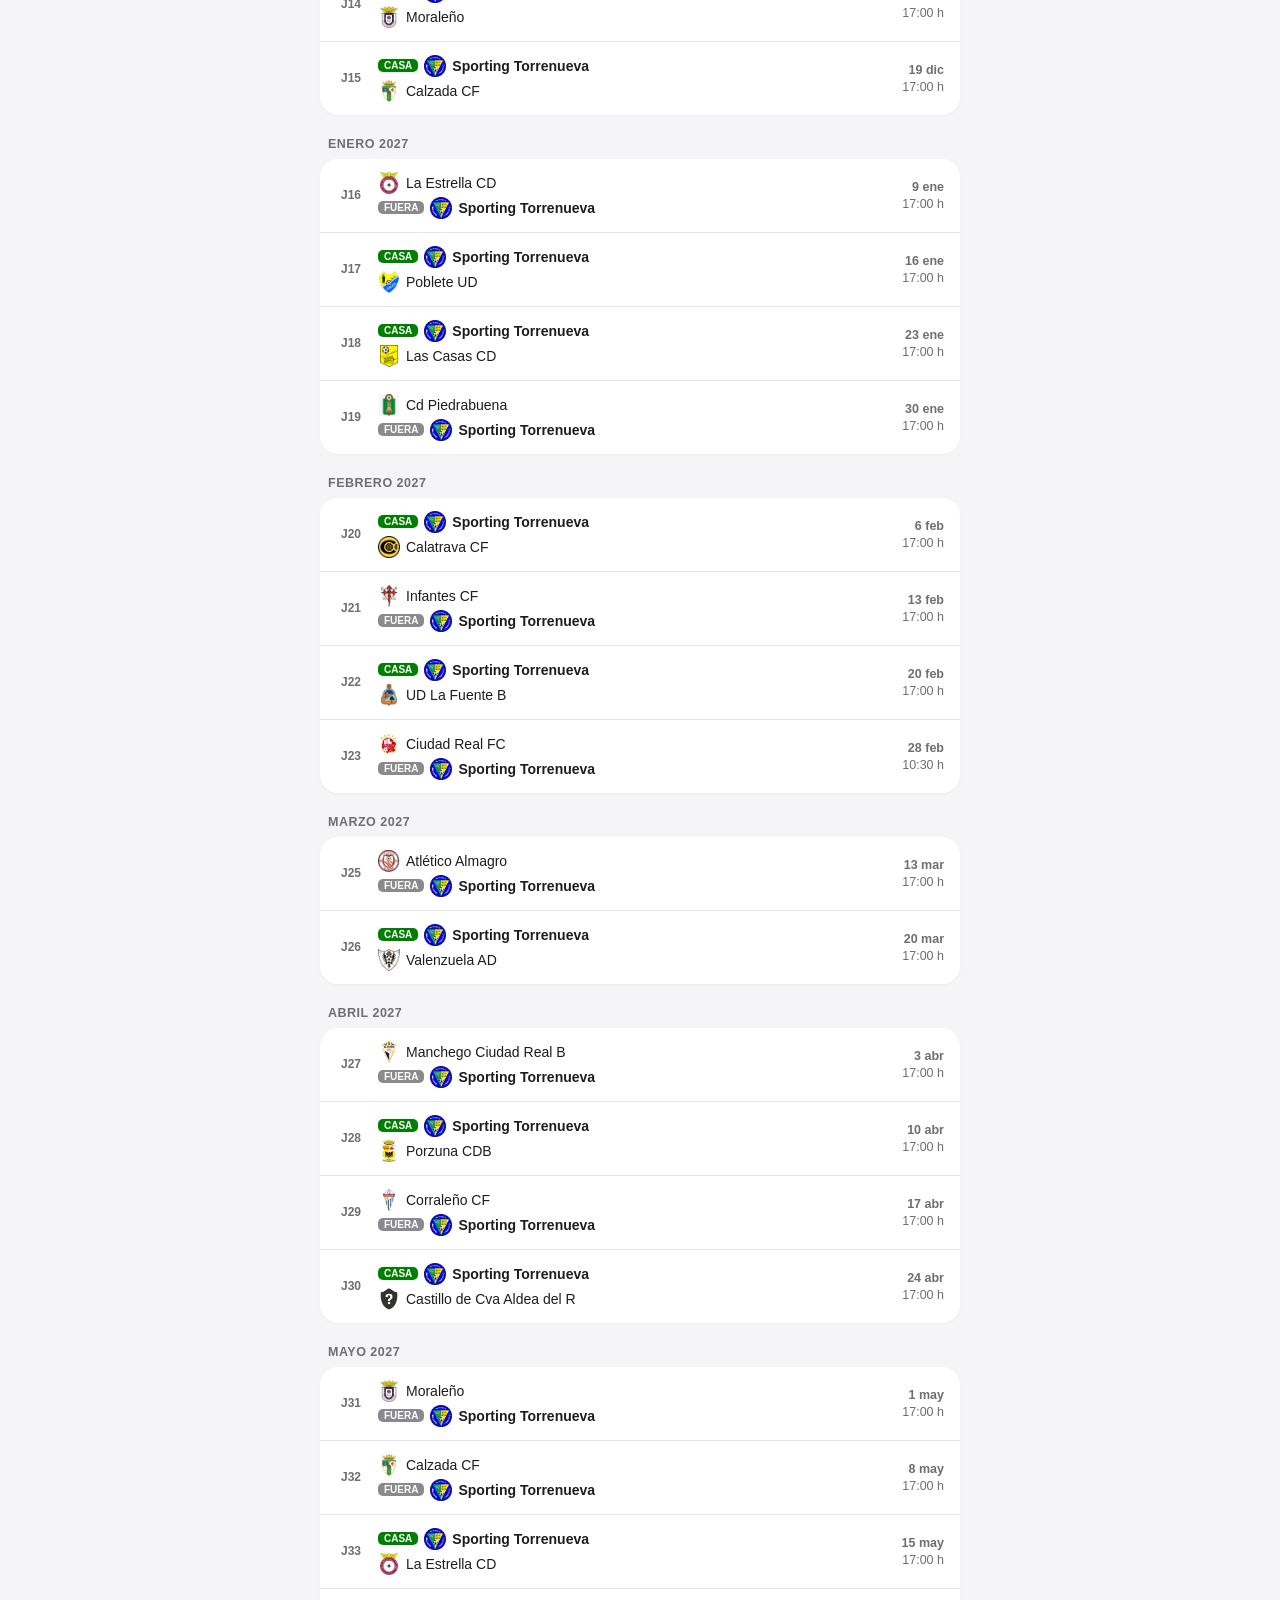
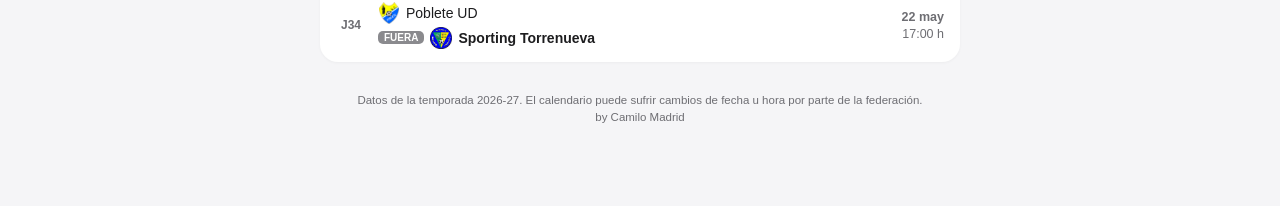
==== commit 07c550ca: "Añadido hora default Añadido hora 17:00 para los que no tienen hora definida" ====
--- a/index.html
+++ b/index.html
@@ -594,7 +594,7 @@
   <div class="match-right">
 
     <div class="match-date">${m.dateObj.getDate()} ${MESES_CORTO[m.dateObj.getMonth()]}</div>
-    <div class="match-date" style="font-weight:400;">${m.time || ""} ${m.time ? "h" : ""}</div>
+    <div class="match-date" style="font-weight:400;">${m.time || "17:00"} h</div>
 
   ${
       played
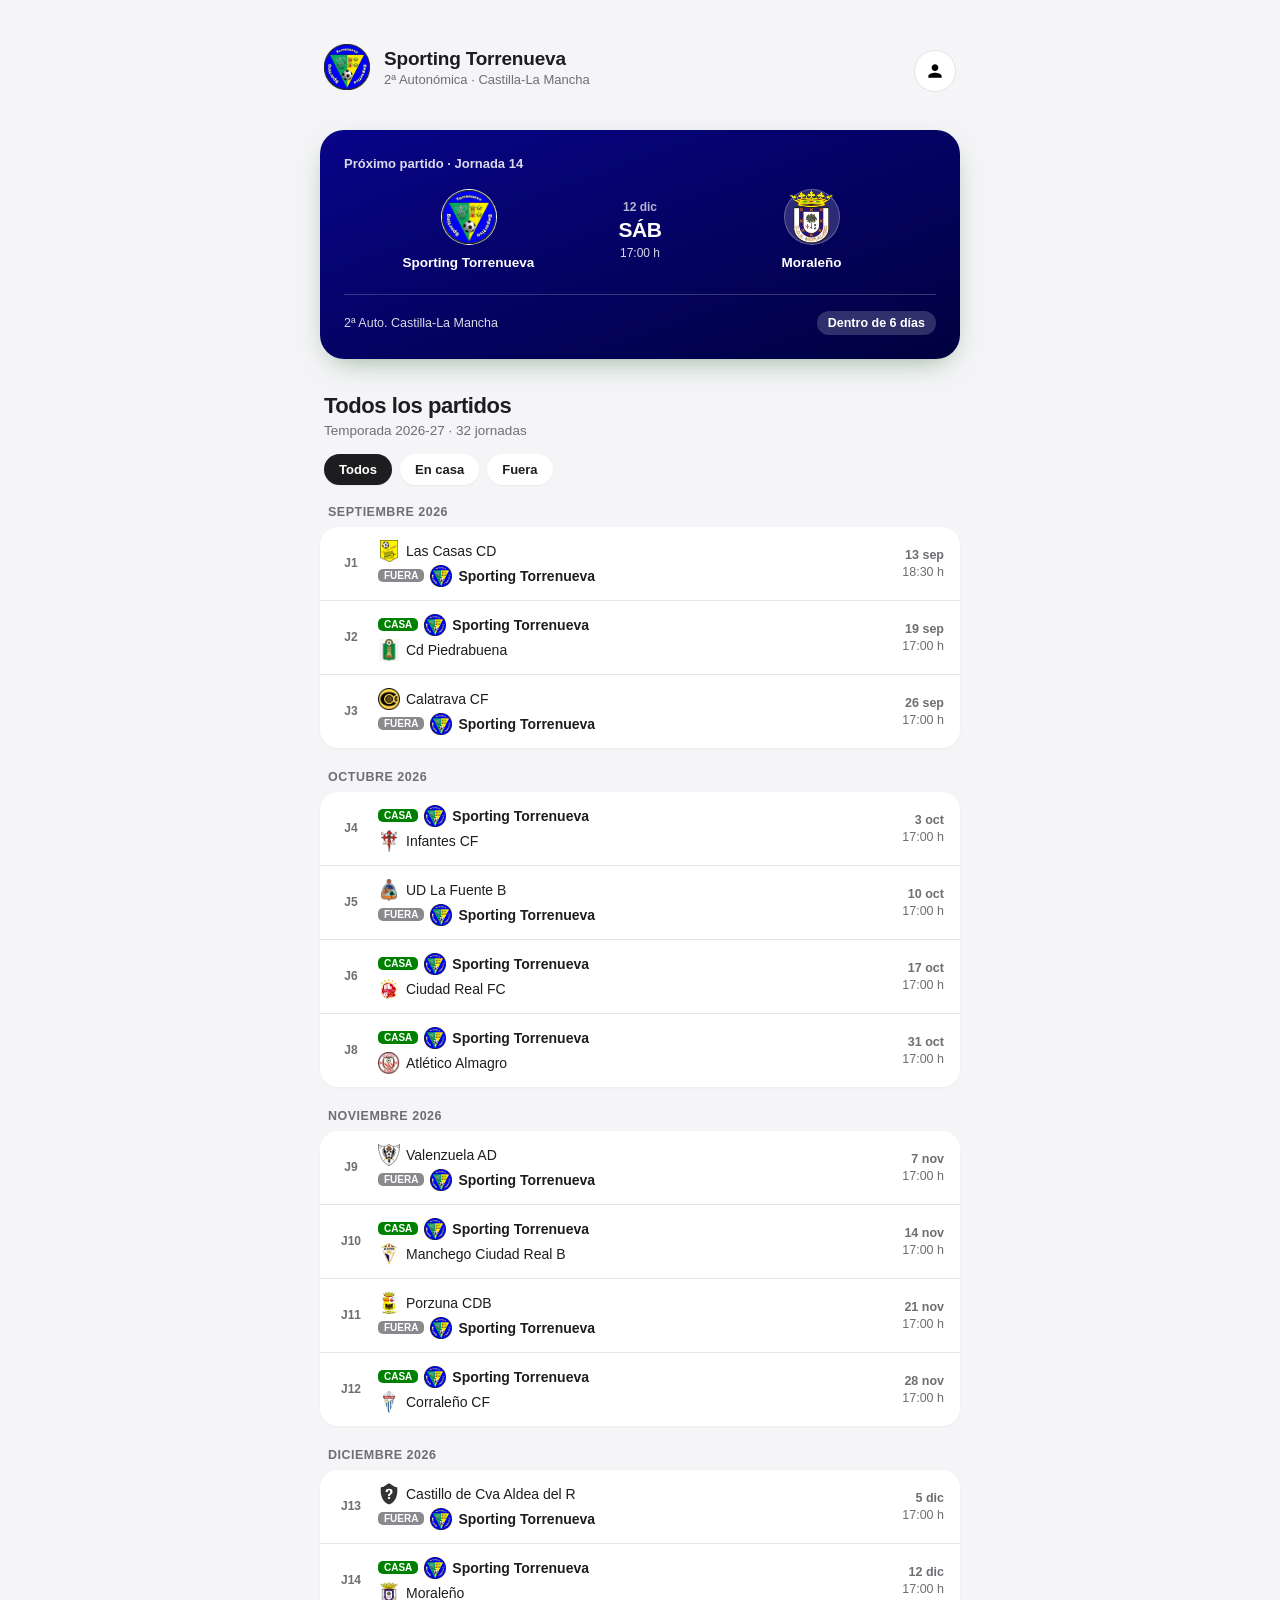
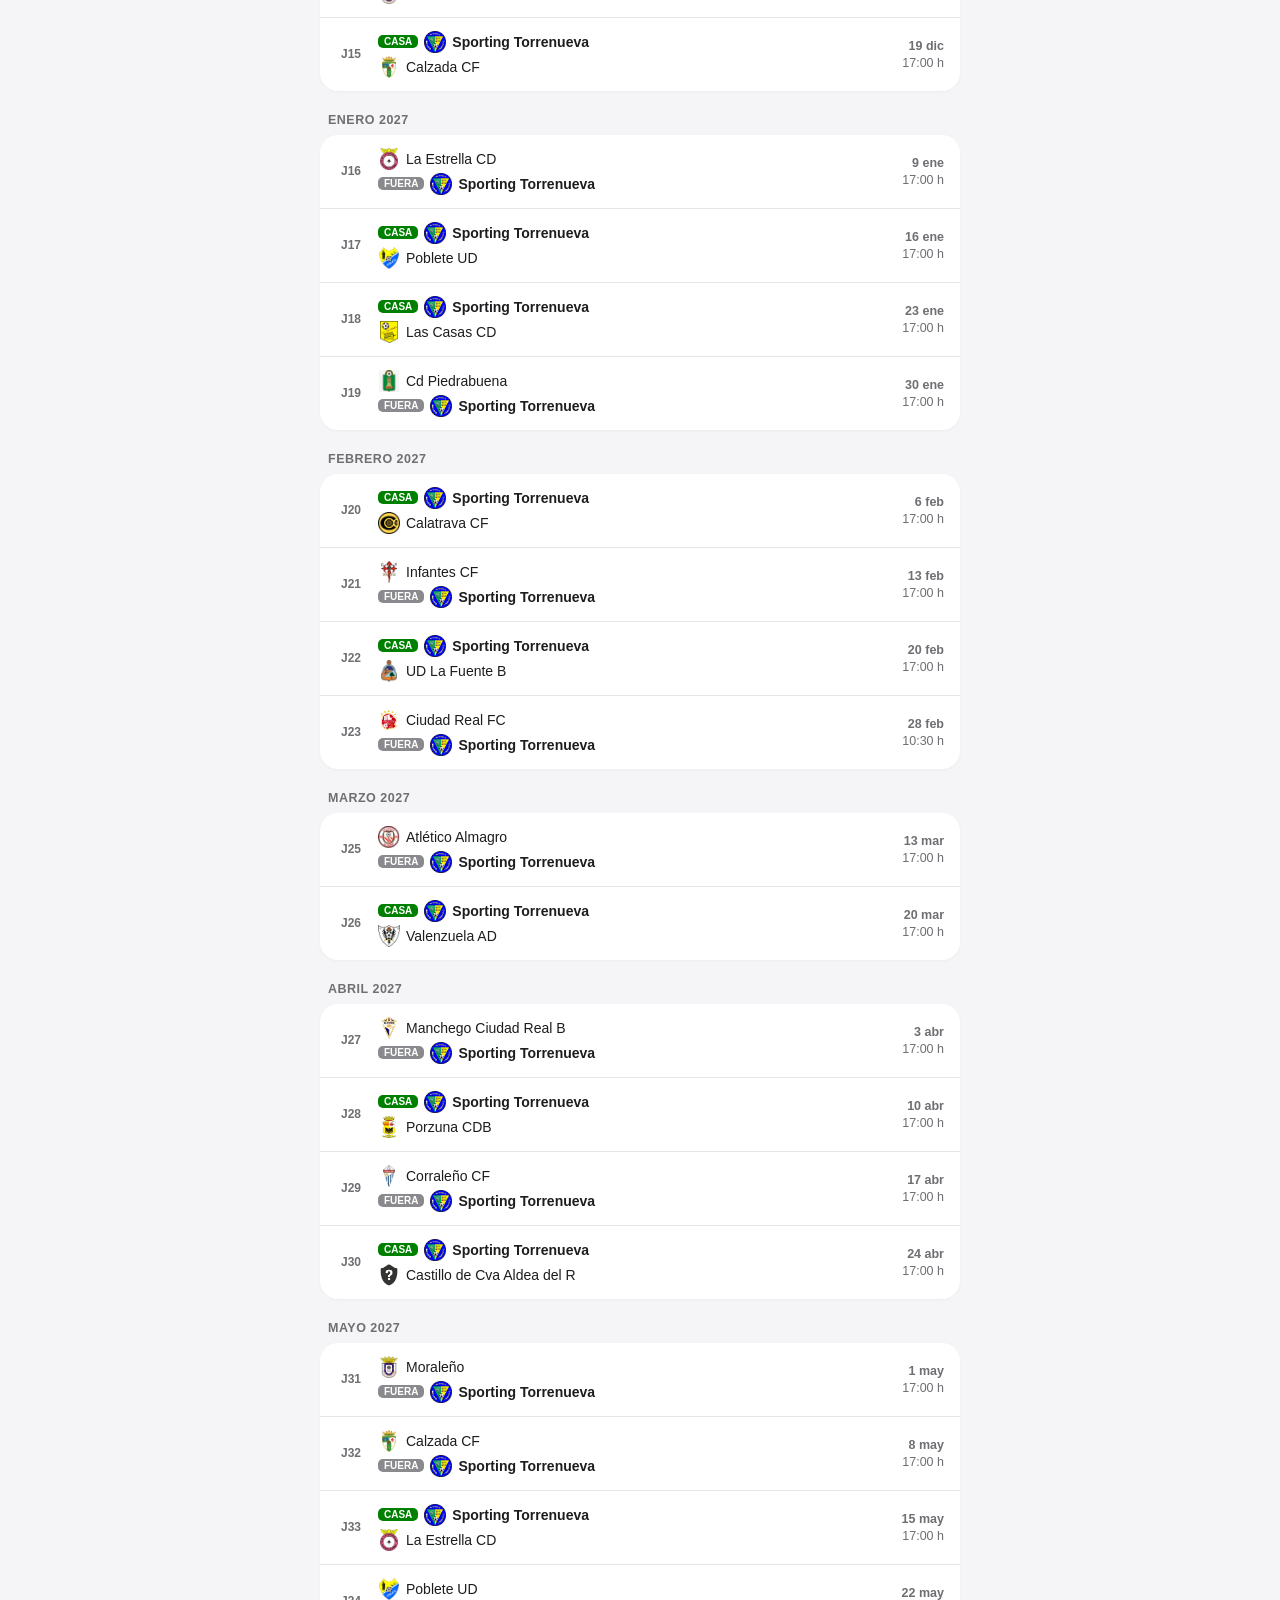
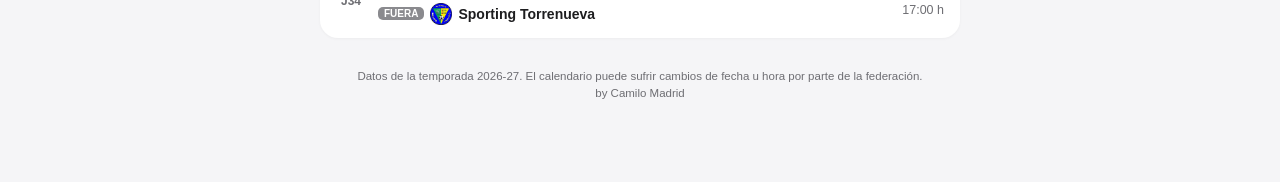
==== commit 83bc1b35: "Añadido el panel de control y el modal de la info de cada partido" ====
--- a/index.html
+++ b/index.html
@@ -5,360 +5,39 @@
 <meta name="viewport" content="width=device-width, initial-scale=1.0">
 <link rel="icon" type="image/png" href="img/escudo-mid.png">
 <link rel="apple-touch-icon" sizes="180x180" href="img/marcadorIphone.png">
+<!-- CSS principal -->
+  <link rel="stylesheet" href="assets/css/style.css">
 
 
 
 <title>Sporting Torrenueva · Temporada 2026-27</title>
-<style>
-  :root{
-    --bg: #f5f5f7;
-    --card: #ffffff;
-    --ink: #1d1d1f;
-    --ink-soft: #6e6e73;
-    --line: #e5e5ea;
-    --green: #2805FB;
-    --green-deep: #00013f;
-    --green-tint: #e9f5eb;
-    --red-tint: #fdeceb;
-    --red: #c0392b;
-    --gold: #b8860b;
-    --radius: 18px;
-    --radius-sm: 12px;
-    font-family: -apple-system, BlinkMacSystemFont, "SF Pro Text", "Helvetica Neue", Arial, sans-serif;
-  }
 
-  *{ box-sizing: border-box; -webkit-font-smoothing: antialiased; }
-
-  body{
-    margin:0;
-    background: var(--bg);
-    color: var(--ink);
-    padding: 32px 18px 80px;
-  }
-
-  .wrap{ max-width: 640px; margin: 0 auto; }
-
-  /* Header */
-  .club-header{
-    display:flex;
-    align-items:center;
-    gap:14px;
-    margin-bottom: 28px;
-    padding: 0 4px;
-  }
-  .crest{
-      width: 46px;
-      height: 46px;
-      border-radius: 12px;
-      overflow: hidden; /* Para que el escudo no sobresalga */
-      display: flex;
-      align-items: center;
-      justify-content: center;
-      background: none; /* Quitamos el degradado */
-      flex-shrink: 0;
-  }
-
-  .crest img{
-  width: 100%;
-  height: 100%;
-  object-fit: cover; /* Ajusta la imagen sin deformarla */
-}
-
-  .club-header h1{
-    font-size: 19px;
-    font-weight: 650;
-    margin: 0;
-    letter-spacing: -0.01em;
-  }
-  .club-header p{
-    margin: 2px 0 0;
-    font-size: 13px;
-    color: var(--ink-soft);
-  }
-
-  /* Hero: próximo partido */
-  .hero{
-    background: linear-gradient(160deg, #090489 0% 0%, #00013f 100%);
-    border-radius: 24px;
-    padding: 26px 24px 24px;
-    color: white;
-    box-shadow: 0 10px 30px -12px rgba(31,92,41,0.55);
-    margin-bottom: 34px;
-  }
-  .hero-label{
-    font-size: 13px;
-    font-weight: 600;
-    opacity: 0.85;
-    margin: 0 0 18px;
-  }
-  .hero-teams{
-    display:flex;
-    align-items:center;
-    justify-content:space-between;
-    gap: 10px;
-  }
-  .hero-team{
-    flex: 1;
-    display:flex;
-    flex-direction:column;
-    align-items:center;
-    gap: 10px;
-    text-align:center;
-  }
-  .hero-badge{
-    width:56px; height:56px;
-    border-radius: 50%;
-    background: rgba(255,255,255,0.16);
-    display:flex; align-items:center; justify-content:center;
-    font-weight:700;
-    font-size: 15px;
-    border: 1px solid rgba(255,255,255,0.25);
-  }
-  .hero-team.us .hero-badge{
-    background: white;
-    color: var(--green-deep);
-  }
-  .hero-team span{
-    font-size: 13.5px;
-    font-weight: 600;
-    line-height: 1.25;
-  }
-  .hero-mid{
-    display:flex;
-    flex-direction:column;
-    align-items:center;
-    gap: 4px;
-    min-width: 74px;
-  }
-  .hero-vs{
-    font-size: 12px;
-    opacity: 0.7;
-    font-weight: 600;
-  }
-  .hero-date{
-    font-size: 21px;
-    font-weight: 700;
-    letter-spacing: -0.02em;
-  }
-  .hero-time{
-    font-size: 12px;
-    opacity: 0.85;
-  }
-  .hero-foot{
-    display:flex;
-    justify-content: space-between;
-    align-items:center;
-    margin-top: 22px;
-    padding-top: 16px;
-    border-top: 1px solid rgba(255,255,255,0.2);
-    font-size: 12.5px;
-  }
-  .hero-foot .comp{ opacity: 0.85; }
-  .hero-foot .countdown{
-    background: rgba(255,255,255,0.18);
-    padding: 5px 11px;
-    border-radius: 100px;
-    font-weight: 600;
-  }
-
-  /* Section title */
-  .section-title{
-    font-size: 22px;
-    font-weight: 650;
-    letter-spacing: -0.02em;
-    margin: 0 0 4px;
-    padding: 0 4px;
-  }
-  .section-sub{
-    font-size: 13.5px;
-    color: var(--ink-soft);
-    margin: 0 0 16px;
-    padding: 0 4px;
-  }
-
-  /* Filter pills */
-  .filters{
-    display:flex;
-    gap: 8px;
-    margin-bottom: 20px;
-    padding: 0 4px;
-  }
-  .pill{
-    border: none;
-    background: var(--card);
-    color: var(--ink);
-    font-size: 13px;
-    font-weight: 600;
-    padding: 8px 15px;
-    border-radius: 100px;
-    cursor: pointer;
-    box-shadow: 0 1px 2px rgba(0,0,0,0.05);
-    transition: background 0.15s ease, color 0.15s ease;
-  }
-  .pill.active{
-    background: var(--ink);
-    color: white;
-  }
-
-  /* Month groups */
-  .month-group{ margin-bottom: 22px; }
-  .month-label{
-    font-size: 12.5px;
-    font-weight: 700;
-    text-transform: uppercase;
-    letter-spacing: 0.04em;
-    color: var(--ink-soft);
-    margin: 0 0 8px;
-    padding: 0 8px;
-  }
-
-  .match-list{
-    background: var(--card);
-    border-radius: var(--radius);
-    overflow: hidden;
-    box-shadow: 0 1px 3px rgba(0,0,0,0.04);
-  }
-
-  .match-row{
-    display:flex;
-    align-items:center;
-    gap: 12px;
-    padding: 13px 16px;
-    border-bottom: 1px solid var(--line);
-  }
-  .match-row:last-child{ border-bottom: none; }
-
-  .jday{
-    width: 30px;
-    flex-shrink:0;
-    font-size: 12px;
-    font-weight: 700;
-    color: var(--ink-soft);
-    text-align:center;
-  }
-
-  .match-teams{
-    flex: 1;
-    min-width: 0;
-    display:flex;
-    flex-direction: column;
-    gap: 3px;
-  }
-  .team-line{
-    display:flex;
-    align-items:center;
-    gap: 6px;
-    font-size: 14px;
-    color: var(--ink);
-    white-space: nowrap;
-    overflow: hidden;
-    text-overflow: ellipsis;
-  }
-  .team-line.us{ font-weight: 650; }
-  .team-line .tag{
-    font-size: 10px;
-    font-weight: 700;
-    color: white;
-    background: green;
-    padding: 1px 6px;
-    border-radius: 5px;
-    flex-shrink: 0;
-  }
-
-  .match-right{
-    flex-shrink:0;
-    text-align:right;
-    display:flex;
-    flex-direction:column;
-    align-items:flex-end;
-    gap: 3px;
-    min-width: 58px;
-  }
-  .match-date{
-    font-size: 12.5px;
-    color: var(--ink-soft);
-    font-weight: 600;
-  }
-  .match-score{
-    font-size: 15px;
-    font-weight: 700;
-  }
-  .match-score.win{ color: var(--green); }
-  .match-score.loss{ color: var(--red); }
-  .match-score.draw{ color: var(--gold); }
-
-  .result-dot{
-    width: 7px; height: 7px;
-    border-radius: 50%;
-    flex-shrink: 0;
-  }
-  .dot-win{ background: var(--green); }
-  .dot-loss{ background: var(--red); }
-  .dot-draw{ background: var(--gold); }
-
-  footer{
-    text-align:center;
-    font-size: 11.5px;
-    color: var(--ink-soft);
-    margin-top: 30px;
-    padding: 0 20px;
-    line-height: 1.5;
-  }
-
-  @media (max-width: 380px){
-    .hero-badge{ width:48px; height:48px; font-size:13px; }
-    .hero-date{ font-size: 18px; }
-  }
-
-.hero .badge-img{
-  width: 100%;
-  height: 100%;
-  object-fit: contain;
-}
-
-
-.badge-img{
-  width: 22px;
-  height: 22px;
-  object-fit: contain;
-}
-
-.match-score {
-  display: flex;
-  align-items: center;
-  gap: 6px; /* separación entre punto y texto */
-}
-
-
-.match-score.win{ color: #008000; }
-.match-score.loss{ color: var(--red); }
-.match-score.draw{ color: var(--gold); }
-
-.result-dot{
-  width: 7px;
-  height: 7px;
-  border-radius: 50%;
-  flex-shrink: 0;
-}
-
-.dot-win{ background: #008000; }
-.dot-loss{ background: var(--red); }
-.dot-draw{ background: var(--gold); }
-
-</style>
 </head>
 <body>
 <div class="wrap">
 
-  <div class="club-header">
-    <div class="crest">
-      <img src="img/escudo-mid.png" alt="Escudo Sporting Torrenueva">
+    <div class="club-header">
+      <!-- IZQUIERDA: escudo + nombre -->
+      <div class="club-info">
+        <div class="crest">
+          <img src="img/escudo-mid.png" alt="Escudo Sporting Torrenueva">
+        </div>
+        <div>
+          <h1>Sporting Torrenueva</h1>
+          <p>2ª Autonómica · Castilla-La Mancha</p>
+        </div>
+      </div>
+
+      <!-- DERECHA: botón admin -->
+      <button id="login-btn" class="login-icon-btn" aria-label="Admin">
+        <svg viewBox="0 0 24 24" class="login-icon">
+          <path d="M12 12c2.21 0 4-1.79 4-4s-1.79-4-4-4-4 
+                  1.79-4 4 1.79 4 4 4zm0 2c-2.67 0-8 1.34-8 
+                  4v2h16v-2c0-2.66-5.33-4-8-4z"/>
+        </svg>
+      </button>
+      
     </div>
-    <div>
-      <h1>Sporting Torrenueva</h1>
-      <p>2ª Autonómica · Castilla-La Mancha</p>
-    </div>
-  </div>
 
   <!-- HERO: próximo partido -->
   <div class="hero" id="hero"></div>
@@ -382,252 +61,35 @@
 
 </div>
 
-<script>
-// ---- Datos: temporada 2026-27, Sporting Torrenueva, 2ª Auto. Castilla-La Mancha ----
-const matches = [
-  { j:1,  home:"Las Casas CD",              away:"Sporting Torrenueva",       date:"2026-09-13", time:"18:30", isHome:false, score:"0-0" },
-  { j:2,  home:"Sporting Torrenueva",       away:"Cd Piedrabuena",            date:"2026-09-19", isHome:true, score:"0-0" },
-  { j:3,  home:"Calatrava CF",              away:"Sporting Torrenueva",       date:"2026-09-26", isHome:false, score:"0-0" },
-  { j:4,  home:"Sporting Torrenueva",       away:"Infantes CF",               date:"2026-10-03", isHome:true, score:"0-0" },
-  { j:5,  home:"UD La Fuente B",            away:"Sporting Torrenueva",       date:"2026-10-10", isHome:false, score:"0-0" },
-  { j:6,  home:"Sporting Torrenueva",       away:"Ciudad Real FC",            date:"2026-10-17", isHome:true, score:"0-0" },
-  { j:8,  home:"Sporting Torrenueva",       away:"Atlético Almagro",          date:"2026-10-31", isHome:true, score:"0-0" },
-  { j:9,  home:"Valenzuela AD",             away:"Sporting Torrenueva",       date:"2026-11-07", isHome:false, score:"0-0" },
-  { j:10, home:"Sporting Torrenueva",       away:"Manchego Ciudad Real B",    date:"2026-11-14", isHome:true, score:"0-0" },
-  { j:11, home:"Porzuna CDB",               away:"Sporting Torrenueva",       date:"2026-11-21", isHome:false, score:"0-0" },
-  { j:12, home:"Sporting Torrenueva",       away:"Corraleño CF",              date:"2026-11-28", isHome:true, score:"0-0" },
-  { j:13, home:"Castillo de Cva Aldea del R", away:"Sporting Torrenueva",     date:"2026-12-05", isHome:false, score:"0-0" },
-  { j:14, home:"Sporting Torrenueva",       away:"Moraleño",                  date:"2026-12-12", isHome:true, score:"0-0" },
-  { j:15, home:"Sporting Torrenueva",       away:"Calzada CF",                date:"2026-12-19", isHome:true, score:"0-0" },
-  { j:16, home:"La Estrella CD",            away:"Sporting Torrenueva",       date:"2027-01-09", isHome:false, score:"0-0" },
-  { j:17, home:"Sporting Torrenueva",       away:"Poblete UD",                date:"2027-01-16", isHome:true, score:"0-0" },
-  { j:18, home:"Sporting Torrenueva",       away:"Las Casas CD",              date:"2027-01-23", isHome:true, score:"0-0" },
-  { j:19, home:"Cd Piedrabuena",            away:"Sporting Torrenueva",       date:"2027-01-30", isHome:false, score:"0-0" },
-  { j:20, home:"Sporting Torrenueva",       away:"Calatrava CF",              date:"2027-02-06", isHome:true, score:"0-0" },
-  { j:21, home:"Infantes CF",               away:"Sporting Torrenueva",       date:"2027-02-13", isHome:false, score:"0-0" },
-  { j:22, home:"Sporting Torrenueva",       away:"UD La Fuente B",            date:"2027-02-20", isHome:true, score:"0-0" },
-  { j:23, home:"Ciudad Real FC",            away:"Sporting Torrenueva",       date:"2027-02-28", time:"10:30", isHome:false, score:"0-0" },
-  { j:25, home:"Atlético Almagro",          away:"Sporting Torrenueva",       date:"2027-03-13", isHome:false, score:"0-0" },
-  { j:26, home:"Sporting Torrenueva",       away:"Valenzuela AD",             date:"2027-03-20", isHome:true, score:"0-0" },
-  { j:27, home:"Manchego Ciudad Real B",    away:"Sporting Torrenueva",       date:"2027-04-03", isHome:false, score:"0-0" },
-  { j:28, home:"Sporting Torrenueva",       away:"Porzuna CDB",               date:"2027-04-10", isHome:true, score:"0-0" },
-  { j:29, home:"Corraleño CF",              away:"Sporting Torrenueva",       date:"2027-04-17", isHome:false, score:"0-0" },
-  { j:30, home:"Sporting Torrenueva",       away:"Castillo de Cva Aldea del R", date:"2027-04-24", isHome:true, score:"0-0" },
-  { j:31, home:"Moraleño",                  away:"Sporting Torrenueva",       date:"2027-05-01", isHome:false, score:"0-0" },
-  { j:32, home:"Calzada CF",                away:"Sporting Torrenueva",       date:"2027-05-08", isHome:false, score:"0-0" },
-  { j:33, home:"Sporting Torrenueva",       away:"La Estrella CD",            date:"2027-05-15", isHome:true, score:"0-0" },
-  { j:34, home:"Poblete UD",                away:"Sporting Torrenueva",       date:"2027-05-22", isHome:false, score:"0-0" },
-];
+<!-- MODAL de detalle del partido -->
+  <div id="match-modal" class="modal">
+    <div class="modal-content">
+      <button class="modal-close" id="modal-close">×</button>
 
-const MESES = ["enero","febrero","marzo","abril","mayo","junio","julio","agosto","septiembre","octubre","noviembre","diciembre"];
-const MESES_CORTO = ["ene","feb","mar","abr","may","jun","jul","ago","sep","oct","nov","dic"];
-const DIAS = ["dom","lun","mar","mié","jue","vie","sáb"];
+      <h2 id="modal-title"></h2>
+      <p id="modal-score"></p>
+      <p id="modal-summary"></p>
+      <p id="modal-scorers"></p>
 
-function isPlayed(match){
-  const today = new Date();
-  const matchDate = new Date(match.date + "T00:00:00");
-  return matchDate < today && match.score;
-}
+      <div class="modal-votes">
+        <p>Para ti, ¿Cómo fue el partido?</p>
+        <button class="vote-btn" data-vote="malo">Malo</button>
+        <button class="vote-btn" data-vote="normal">Normal</button>
+        <button class="vote-btn" data-vote="bueno">Bueno</button>
+        <p id="vote-status"></p>
+      </div>
 
-function resultType(match){
-  if(!match.score) return null;
+      <div id="vote-chart" class="vote-chart"></div>
 
-  const [g1, g2] = match.score.split("-").map(Number);
-  const usHome = match.isHome;
+    </div>
+  </div>
 
-  const usGoals = usHome ? g1 : g2;
-  const rivalGoals = usHome ? g2 : g1;
-
-  if(usGoals > rivalGoals) return "win";
-  if(usGoals < rivalGoals) return "loss";
-  return "draw";
-}
+<!-- JS -->
+<script src="assets/js/load-json.js"></script>
+<script src="assets/js/main.js"></script>
+<script src="assets/js/admin-access.js"></script>
+<script src="assets/js/modal.js"></script>
 
 
-function initials(name){
-  return name.split(" ").filter(w => w.length > 1 || /[A-Za-zÁÉÍÓÚÑ]/.test(w))
-    .slice(0,2).map(w => w[0].toUpperCase()).join("") || name.slice(0,2).toUpperCase();
-}
-
-function fmtLongDate(d){
-  return `${DIAS[d.getDay()]} ${d.getDate()} ${MESES[d.getMonth()]}`;
-}
-
-function daysUntil(d, now){
-  const a = new Date(d.getFullYear(), d.getMonth(), d.getDate());
-  const b = new Date(now.getFullYear(), now.getMonth(), now.getDate());
-  return Math.round((a - b) / 86400000);
-}
-
-// Mapa de escudos por nombre EXACTO
-const ESCUDOS = {
-  "Sporting Torrenueva": "escudo-mid.png",
-  "Las Casas CD": "lascasas.png",
-  "Cd Piedrabuena": "piedrabuena.png",
-  "Calatrava CF": "calatrava.png",
-  "Infantes CF": "infantes.png",
-  "UD La Fuente B": "laFuente.png",
-  "Ciudad Real FC": "ciudadreal.jpg",
-  "Atlético Almagro": "almagro.png",
-  "Valenzuela AD": "valenzuela.png",
-  "Manchego Ciudad Real B": "manchego.png",
-  "Porzuna CDB": "porzuna.jpg",
-  "Corraleño CF": "corraleno.png",
-  "Castillo de Cva Aldea del R": "generico.png",
-  "Moraleño": "moraleno.png",
-  "Calzada CF": "calzada.png",
-  "La Estrella CD": "LaEstrella.png",
-  "Poblete UD": "poblete.png"
-};
-
-function getBadge(teamName){
-  const file = ESCUDOS[teamName];
-  if(file){
-    return `<img src="img/escudosEquipos/${file}" alt="${teamName}" class="badge-img">`;
-  }
-  return initials(teamName); // fallback
-}
-
-
-function renderHero(){
-  const now = new Date();
-  const upcoming = matches
-    .map(m => ({...m, dateObj: new Date(m.date + "T" + (m.time || "17:00"))}))
-    .filter(m => m.dateObj >= new Date(now.getFullYear(), now.getMonth(), now.getDate()))
-    .sort((a,b) => a.dateObj - b.dateObj)[0];
-
-  const hero = document.getElementById("hero");
-
-  if(!upcoming){
-    hero.innerHTML = `<p class="hero-label">Temporada finalizada</p>`;
-    return;
-  }
-
-  const rival = upcoming.isHome ? upcoming.away : upcoming.home;
-  const usBadge = getBadge("Sporting Torrenueva");
-  const rivalBadge = getBadge(rival);
-  const d = upcoming.dateObj;
-  const diff = daysUntil(d, now);
-  let countdown = diff === 0 ? "Hoy" : diff === 1 ? "Mañana" : `Dentro de ${diff} días`;
-
-  hero.innerHTML = `
-    <p class="hero-label">Próximo partido · Jornada ${upcoming.j}</p>
-    <div class="hero-teams">
-      <div class="hero-team ${upcoming.isHome ? 'us' : ''}">
-        <div class="hero-badge">${upcoming.isHome ? usBadge : getBadge(upcoming.home)}</div>
-        <span>${upcoming.home}</span>
-      </div>
-      <div class="hero-mid">
-        <span class="hero-vs">${d.getDate()} ${MESES_CORTO[d.getMonth()]}</span>
-        <span class="hero-date">${DIAS[d.getDay()].toUpperCase()}</span>
-        <span class="hero-time">${upcoming.time || "17:00"} h</span>
-      </div>
-      <div class="hero-team ${!upcoming.isHome ? 'us' : ''}">
-        <div class="hero-badge">${!upcoming.isHome ? usBadge : getBadge(upcoming.away)}</div>
-        <span>${upcoming.away}</span>
-      </div>
-    </div>
-    <div class="hero-foot">
-      <span class="comp">2ª Auto. Castilla-La Mancha</span>
-      <span class="countdown">${countdown}</span>
-    </div>
-  `;
-}
-
-function renderSchedule(filter){
-  const container = document.getElementById("schedule");
-  container.innerHTML = "";
-
-  const filtered = matches.filter(m => {
-    if(filter === "home") return m.isHome;
-    if(filter === "away") return !m.isHome;
-    return true;
-  });
-
-  const groups = {};
-  filtered.forEach(m => {
-    const d = new Date(m.date + "T00:00:00");
-    const key = `${d.getFullYear()}-${d.getMonth()}`;
-    if(!groups[key]) groups[key] = { label: `${MESES[d.getMonth()]} ${d.getFullYear()}`, items: [] };
-    groups[key].items.push({...m, dateObj: d});
-  });
-
-  Object.values(groups).forEach(group => {
-    const monthDiv = document.createElement("div");
-    monthDiv.className = "month-group";
-
-    const label = document.createElement("p");
-    label.className = "month-label";
-    label.textContent = group.label;
-    monthDiv.appendChild(label);
-
-    const list = document.createElement("div");
-    list.className = "match-list";
-
-    group.items.forEach(m => {
-      const row = document.createElement("div");
-      row.className = "match-row";
-
-const rival = m.isHome ? m.away : m.home;
-const played = isPlayed(m);
-const rType = resultType(m);
-
-row.innerHTML = `
-  <div class="jday">J${m.j}</div>
-
-  <div class="match-teams">
-
-    <div class="team-line ${m.isHome ? 'us' : ''}">
-      ${m.isHome ? '<span class="tag">CASA</span>' : ''}
-      <img src="img/escudosEquipos/${ESCUDOS[m.home] || 'generico.png'}" class="badge-img">
-      ${m.home}
-    </div>
-
-    <div class="team-line ${!m.isHome ? 'us' : ''}">
-      ${!m.isHome ? '<span class="tag" style="background:#8a8a8e">FUERA</span>' : ''}
-      <img src="img/escudosEquipos/${ESCUDOS[m.away] || 'generico.png'}" class="badge-img">
-      ${m.away}
-    </div>
-
-  </div>
-
-  <div class="match-right">
-
-    <div class="match-date">${m.dateObj.getDate()} ${MESES_CORTO[m.dateObj.getMonth()]}</div>
-    <div class="match-date" style="font-weight:400;">${m.time || "17:00"} h</div>
-
-  ${
-      played
-      ? `
-        <div class="match-score ${rType}">
-          <span class="result-dot dot-${rType}"></span>
-          Resultado: ${m.score}
-        </div>
-      `
-      : ""
-}
-  </div>
-`;
-
-list.appendChild(row);
-    });
-
-    monthDiv.appendChild(list);
-    container.appendChild(monthDiv);
-  });
-}
-
-
-document.querySelectorAll(".pill").forEach(btn => {
-  btn.addEventListener("click", () => {
-    document.querySelectorAll(".pill").forEach(b => b.classList.remove("active"));
-    btn.classList.add("active");
-    renderSchedule(btn.dataset.filter);
-  });
-});
-
-renderHero();
-renderSchedule("all");
-</script>
 </body>
-</html>
+</html>
--- a/assets/css/style.css
+++ b/assets/css/style.css
@@ -0,0 +1,611 @@
+:root{
+    --bg: #f5f5f7;
+    --card: #ffffff;
+    --ink: #1d1d1f;
+    --ink-soft: #6e6e73;
+    --line: #e5e5ea;
+    --green: #2805FB;
+    --green-deep: #00013f;
+    --green-tint: #e9f5eb;
+    --red-tint: #fdeceb;
+    --red: #c0392b;
+    --gold: #b8860b;
+    --radius: 18px;
+    --radius-sm: 12px;
+    font-family: -apple-system, BlinkMacSystemFont, "SF Pro Text", "Helvetica Neue", Arial, sans-serif;
+  }
+
+  *{ box-sizing: border-box; -webkit-font-smoothing: antialiased; }
+
+  body{
+    margin:0;
+    background: var(--bg);
+    color: var(--ink);
+    padding: 32px 18px 80px;
+  }
+
+  .wrap{ max-width: 640px; margin: 0 auto; }
+/* Header */
+.club-header {
+  display: flex;
+  align-items: center;
+  justify-content: space-between; /* ← CLAVE */
+  margin-bottom: 28px;
+  padding: 0 4px;
+}
+
+/* Agrupa escudo + nombre */
+.club-info {
+  display: flex;
+  align-items: center;
+  gap: 14px;
+}
+
+/* Escudo */
+.crest {
+  width: 46px;
+  height: 46px;
+  border-radius: 12px;
+  overflow: hidden;
+  display: flex;
+  align-items: center;
+  justify-content: center;
+  flex-shrink: 0;
+}
+
+.crest img {
+  width: 100%;
+  height: 100%;
+  object-fit: cover;
+}
+
+/* Nombre del club */
+.club-header h1 {
+  font-size: 19px;
+  font-weight: 650;
+  margin: 0;
+  letter-spacing: -0.01em;
+}
+
+.club-header p {
+  margin: 2px 0 0;
+  font-size: 13px;
+  color: var(--ink-soft);
+}
+
+/* Botón Admin */
+
+/* Botón Admin como icono */
+.login-icon-btn {
+  background: #fff;
+  border: 1px solid var(--line);
+  border-radius: 999px;
+  padding: 10px 10px;
+  cursor: pointer;
+  transition: 0.15s ease;
+  display: flex;
+  align-items: center;
+  justify-content: center;
+}
+
+.login-icon-btn:hover {
+  background: var(--bg);
+  transform: translateY(-2px);
+}
+
+/* Icono SVG */
+.login-icon {
+  width: 20px;
+  height: 20px;
+  fill: var(--text);
+}
+
+
+/*Anterior Btn admin*/
+.login-btn {
+  padding: 8px 14px;
+  border-radius: 999px;
+  border: 1px solid var(--line);
+  background: #fff;
+  cursor: pointer;
+  font-size: 13px;
+  font-weight: 600;
+  color: var(--text);
+  transition: 0.15s ease;
+}
+
+.login-btn:hover {
+  background: var(--bg);
+  transform: translateY(-2px);
+}
+
+
+  /* Hero: próximo partido */
+  .hero{
+    background: linear-gradient(160deg, #090489 0% 0%, #00013f 100%);
+    border-radius: 24px;
+    padding: 26px 24px 24px;
+    color: white;
+    box-shadow: 0 10px 30px -12px rgba(31,92,41,0.55);
+    margin-bottom: 34px;
+  }
+  .hero-label{
+    font-size: 13px;
+    font-weight: 600;
+    opacity: 0.85;
+    margin: 0 0 18px;
+  }
+  .hero-teams{
+    display:flex;
+    align-items:center;
+    justify-content:space-between;
+    gap: 10px;
+  }
+  .hero-team{
+    flex: 1;
+    display:flex;
+    flex-direction:column;
+    align-items:center;
+    gap: 10px;
+    text-align:center;
+  }
+  .hero-badge{
+    width:56px; height:56px;
+    border-radius: 50%;
+    background: rgba(255,255,255,0.16);
+    display:flex; align-items:center; justify-content:center;
+    font-weight:700;
+    font-size: 15px;
+    border: 1px solid rgba(255,255,255,0.25);
+  }
+  .hero-team.us .hero-badge{
+    background: white;
+    color: var(--green-deep);
+  }
+  .hero-team span{
+    font-size: 13.5px;
+    font-weight: 600;
+    line-height: 1.25;
+  }
+  .hero-mid{
+    display:flex;
+    flex-direction:column;
+    align-items:center;
+    gap: 4px;
+    min-width: 74px;
+  }
+  .hero-vs{
+    font-size: 12px;
+    opacity: 0.7;
+    font-weight: 600;
+  }
+  .hero-date{
+    font-size: 21px;
+    font-weight: 700;
+    letter-spacing: -0.02em;
+  }
+  .hero-time{
+    font-size: 12px;
+    opacity: 0.85;
+  }
+  .hero-foot{
+    display:flex;
+    justify-content: space-between;
+    align-items:center;
+    margin-top: 22px;
+    padding-top: 16px;
+    border-top: 1px solid rgba(255,255,255,0.2);
+    font-size: 12.5px;
+  }
+  .hero-foot .comp{ opacity: 0.85; }
+  .hero-foot .countdown{
+    background: rgba(255,255,255,0.18);
+    padding: 5px 11px;
+    border-radius: 100px;
+    font-weight: 600;
+  }
+
+  /* Section title */
+  .section-title{
+    font-size: 22px;
+    font-weight: 650;
+    letter-spacing: -0.02em;
+    margin: 0 0 4px;
+    padding: 0 4px;
+  }
+  .section-sub{
+    font-size: 13.5px;
+    color: var(--ink-soft);
+    margin: 0 0 16px;
+    padding: 0 4px;
+  }
+
+  /* Filter pills */
+  .filters{
+    display:flex;
+    gap: 8px;
+    margin-bottom: 20px;
+    padding: 0 4px;
+  }
+  .pill{
+    border: none;
+    background: var(--card);
+    color: var(--ink);
+    font-size: 13px;
+    font-weight: 600;
+    padding: 8px 15px;
+    border-radius: 100px;
+    cursor: pointer;
+    box-shadow: 0 1px 2px rgba(0,0,0,0.05);
+    transition: background 0.15s ease, color 0.15s ease;
+  }
+  .pill.active{
+    background: var(--ink);
+    color: white;
+  }
+
+  /* Month groups */
+  .month-group{ margin-bottom: 22px; }
+  .month-label{
+    font-size: 12.5px;
+    font-weight: 700;
+    text-transform: uppercase;
+    letter-spacing: 0.04em;
+    color: var(--ink-soft);
+    margin: 0 0 8px;
+    padding: 0 8px;
+  }
+
+  .match-list{
+    background: var(--card);
+    border-radius: var(--radius);
+    overflow: hidden;
+    box-shadow: 0 1px 3px rgba(0,0,0,0.04);
+  }
+
+  .match-row{
+    display:flex;
+    align-items:center;
+    gap: 12px;
+    padding: 13px 16px;
+    border-bottom: 1px solid var(--line);
+  cursor: pointer;
+  }
+  .match-row:last-child{ border-bottom: none; }
+
+  .jday{
+    width: 30px;
+    flex-shrink:0;
+    font-size: 12px;
+    font-weight: 700;
+    color: var(--ink-soft);
+    text-align:center;
+  }
+
+  .match-teams{
+    flex: 1;
+    min-width: 0;
+    display:flex;
+    flex-direction: column;
+    gap: 3px;
+  }
+  .team-line{
+    display:flex;
+    align-items:center;
+    gap: 6px;
+    font-size: 14px;
+    color: var(--ink);
+    white-space: nowrap;
+    overflow: hidden;
+    text-overflow: ellipsis;
+  }
+  .team-line.us{ font-weight: 650; }
+  .team-line .tag{
+    font-size: 10px;
+    font-weight: 700;
+    color: white;
+    background: green;
+    padding: 1px 6px;
+    border-radius: 5px;
+    flex-shrink: 0;
+  }
+
+  .match-right{
+    flex-shrink:0;
+    text-align:right;
+    display:flex;
+    flex-direction:column;
+    align-items:flex-end;
+    gap: 3px;
+    min-width: 58px;
+  }
+  .match-date{
+    font-size: 12.5px;
+    color: var(--ink-soft);
+    font-weight: 600;
+  }
+  .match-score{
+    font-size: 15px;
+    font-weight: 700;
+  }
+  .match-score.win{ color: var(--green); }
+  .match-score.loss{ color: var(--red); }
+  .match-score.draw{ color: var(--gold); }
+
+  .result-dot{
+    width: 7px; height: 7px;
+    border-radius: 50%;
+    flex-shrink: 0;
+  }
+  .dot-win{ background: var(--green); }
+  .dot-loss{ background: var(--red); }
+  .dot-draw{ background: var(--gold); }
+
+  footer{
+    text-align:center;
+    font-size: 11.5px;
+    color: var(--ink-soft);
+    margin-top: 30px;
+    padding: 0 20px;
+    line-height: 1.5;
+  }
+
+  @media (max-width: 380px){
+    .hero-badge{ width:48px; height:48px; font-size:13px; }
+    .hero-date{ font-size: 18px; }
+  }
+
+.hero .badge-img{
+  width: 100%;
+  height: 100%;
+  object-fit: contain;
+}
+
+
+.badge-img{
+  width: 22px;
+  height: 22px;
+  object-fit: contain;
+}
+
+.match-score {
+  display: flex;
+  align-items: center;
+  gap: 6px; /* separación entre punto y texto */
+}
+
+
+.match-score.win{ color: #008000; }
+.match-score.loss{ color: var(--red); }
+.match-score.draw{ color: var(--gold); }
+
+.result-dot{
+  width: 7px;
+  height: 7px;
+  border-radius: 50%;
+  flex-shrink: 0;
+}
+
+.dot-win{ background: #008000; }
+.dot-loss{ background: var(--red); }
+.dot-draw{ background: var(--gold); }
+
+/* ============================================================
+   BOTÓN ADMIN (INDEX)
+   ============================================================ */
+
+#login-btn{
+  margin-top: 18px;
+  margin-bottom: 10px;
+  padding: 10px 10px;
+  border-radius: 999px;
+  border: 1px solid var(--line);
+  background: #fff;
+  color: var(--ink-soft);
+  font-size: 12px;
+  font-weight: 600;
+  cursor: pointer;
+  display: inline-flex;
+  align-items: center;
+  gap: 6px;
+}
+
+#login-btn:hover{
+  background: #f0f0f5;
+}
+
+
+/* ============================================================
+   MODAL PARTIDO — versión mejorada
+   ============================================================ */
+
+.disabled-vote {
+  opacity: 0.4;
+  cursor: not-allowed;
+  pointer-events: none;
+}
+
+
+#match-modal {
+  position: fixed;
+  inset: 0;
+  background: rgba(0,0,0,0.45);
+  backdrop-filter: blur(4px);
+  display: none;
+  align-items: center;
+  justify-content: center;
+  z-index: 50;
+  animation: modalFadeIn 0.25s ease-out;
+}
+
+/* Animación suave */
+@keyframes modalFadeIn {
+  from { opacity: 0; }
+  to { opacity: 1; }
+}
+
+.modal-content {
+  background: var(--card);
+  border-radius: 22px;
+  padding: 22px 20px 20px;
+  max-width: 520px;
+  width: calc(100% - 40px);
+  box-shadow: 0 18px 40px rgba(0,0,0,0.22);
+  transform: translateY(10px);
+  animation: modalSlideUp 0.25s ease-out;
+}
+
+@keyframes modalSlideUp {
+  from { transform: translateY(30px); opacity: 0; }
+  to { transform: translateY(0); opacity: 1; }
+}
+
+/* Header */
+.modal-header {
+  display: flex;
+  justify-content: space-between;
+  align-items: center;
+  margin-bottom: 14px;
+}
+
+#modal-title {
+  font-size: 17px;
+  font-weight: 700;
+  margin: 0;
+  color: var(--ink);
+  margin-right: 20px;
+}
+
+/* Botón cerrar */
+#modal-close {
+  border: none;
+  background: red;
+  border-radius: 100px;
+  width: 30px;
+  font-size: 20px;
+  cursor: pointer;
+  color: #ffffff;
+  padding: 4px;
+  transition: 0.15s ease;
+  position: absolute;
+  right: 20px;
+  top: 18px;
+}
+
+#modal-close:hover {
+  color: #fff;
+  transform: scale(1.15);
+}
+
+/* Body */
+.modal-body {
+  font-size: 14px;
+  color: var(--ink);
+  display: flex;
+  flex-direction: column;
+  gap: 10px;
+  margin-bottom: 18px;
+}
+
+#modal-score {
+  font-weight: 650;
+  font-size: 15px;
+}
+
+#modal-summary {
+  line-height: 1.5;
+  color: var(--ink-soft);
+}
+
+#modal-scorers {
+  font-size: 13.5px;
+  color: var(--ink-soft);
+}
+
+/* Votación */
+.modal-vote-title {
+  margin-top: 12px;
+  font-size: 14px;
+  font-weight: 650;
+  color: var(--ink);
+}
+
+.vote-row {
+  display: flex;
+  gap: 10px;
+  margin-top: 10px;
+}
+
+.vote-btn {
+  flex: 1;
+  border: none;
+  border-radius: 999px;
+  padding: 10px 12px;
+  font-size: 13.5px;
+  font-weight: 600;
+  cursor: pointer;
+  background: var(--bg);
+  color: var(--ink-soft);
+  transition: 0.15s ease;
+}
+
+/* Hover general */
+.vote-btn:hover {
+  transform: translateY(-2px);
+  box-shadow: 0 4px 10px rgba(0,0,0,0.12);
+}
+
+/* Colores específicos */
+.vote-btn[data-vote="malo"] {
+  background: var(--red-tint);
+  color: var(--red);
+}
+
+.vote-btn[data-vote="normal"] {
+  background: #f2f2f7;
+  color: var(--ink-soft);
+}
+
+.vote-btn[data-vote="bueno"] {
+  background: var(--green-tint);
+  color: var(--green-deep);
+}
+
+#vote-status {
+  margin-top: 10px;
+  font-size: 12.5px;
+  color: var(--ink-soft);
+}
+
+/* Estilos de la gráfica de los votos*/
+.vote-chart {
+  margin-top: 20px;
+  padding: 15px;
+  background: #f4f4f4;
+  border-radius: 8px;
+}
+
+.vote-bar {
+  height: 22px;
+  margin: 8px 0;
+  background: #ddd;
+  border-radius: 4px;
+  position: relative;
+  overflow: hidden;
+}
+
+.vote-bar-fill {
+  height: 100%;
+  background: #4a90e2;
+  width: 0%;
+  transition: width 0.4s ease;
+}
+
+.vote-bar-label {
+  position: absolute;
+  left: 10px;
+  top: 2px;
+  font-size: 13px;
+  font-weight: 600;
+  color: #fff;
+}
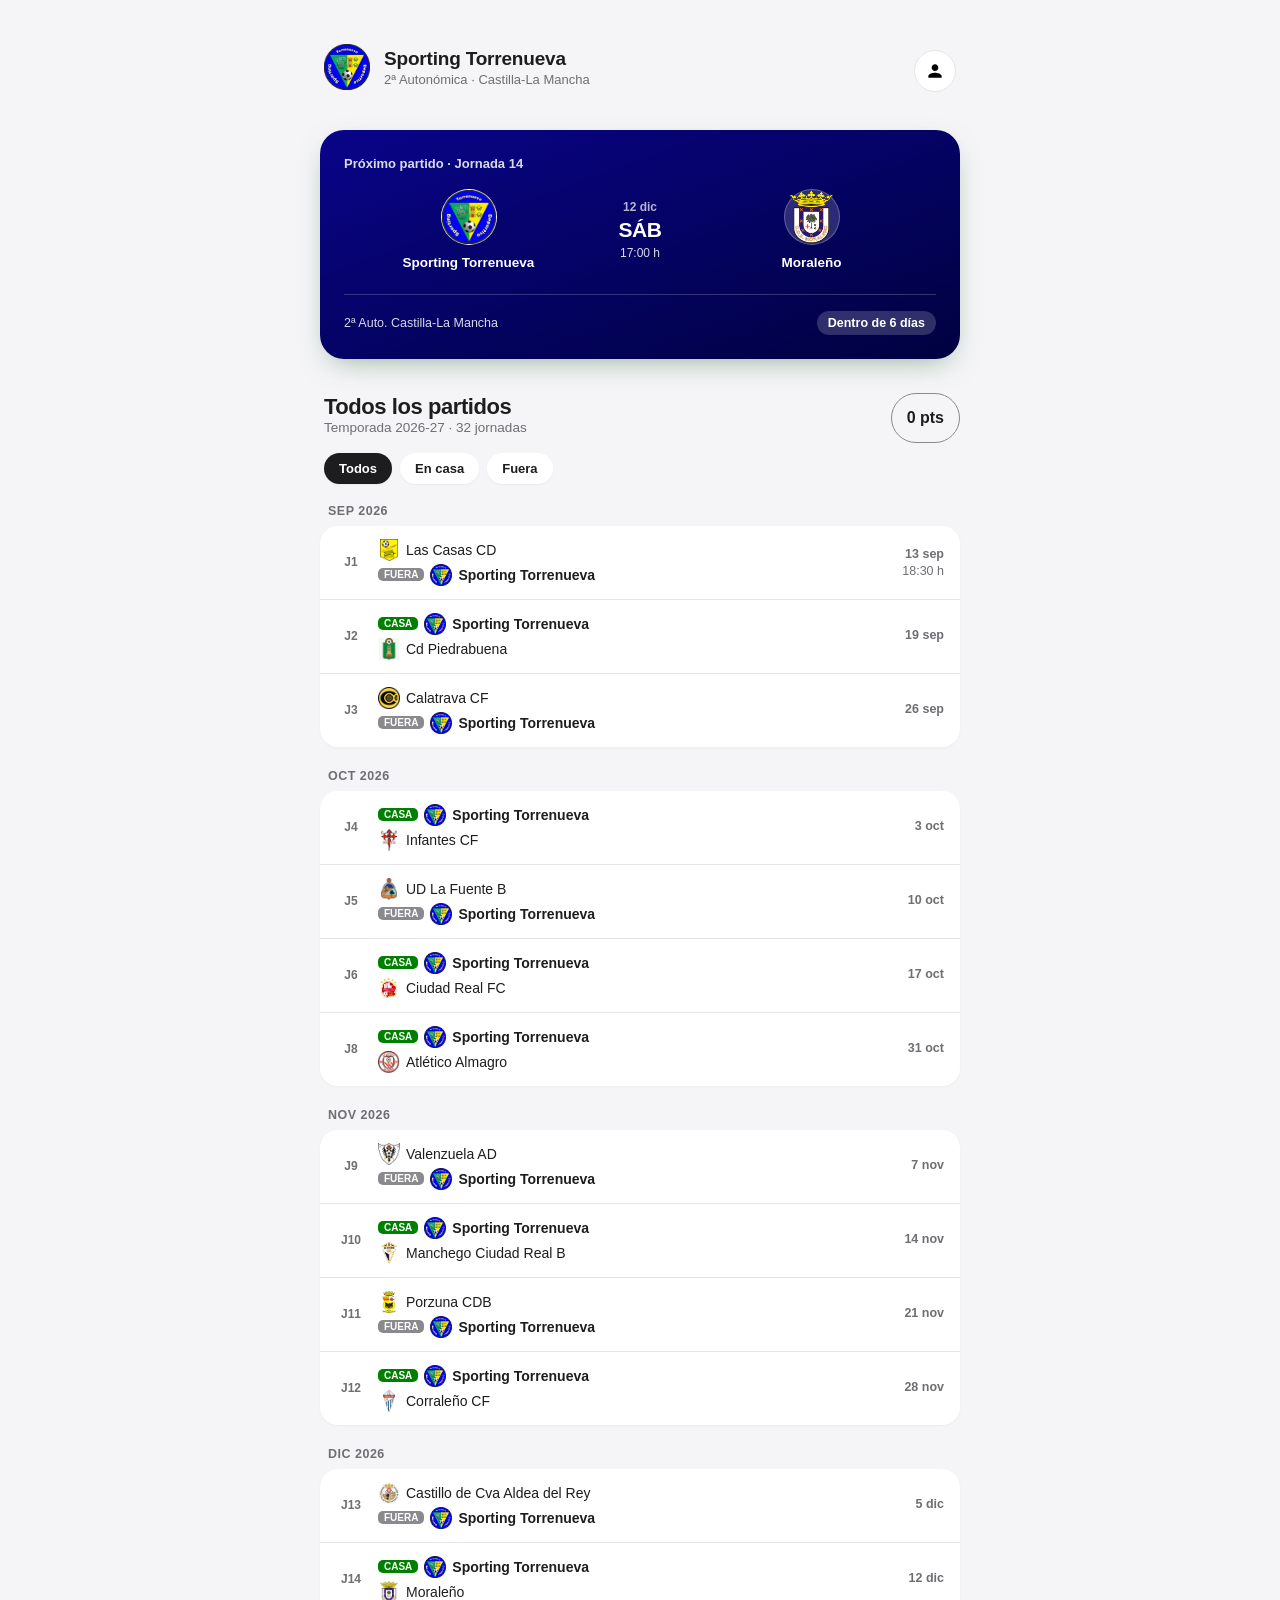
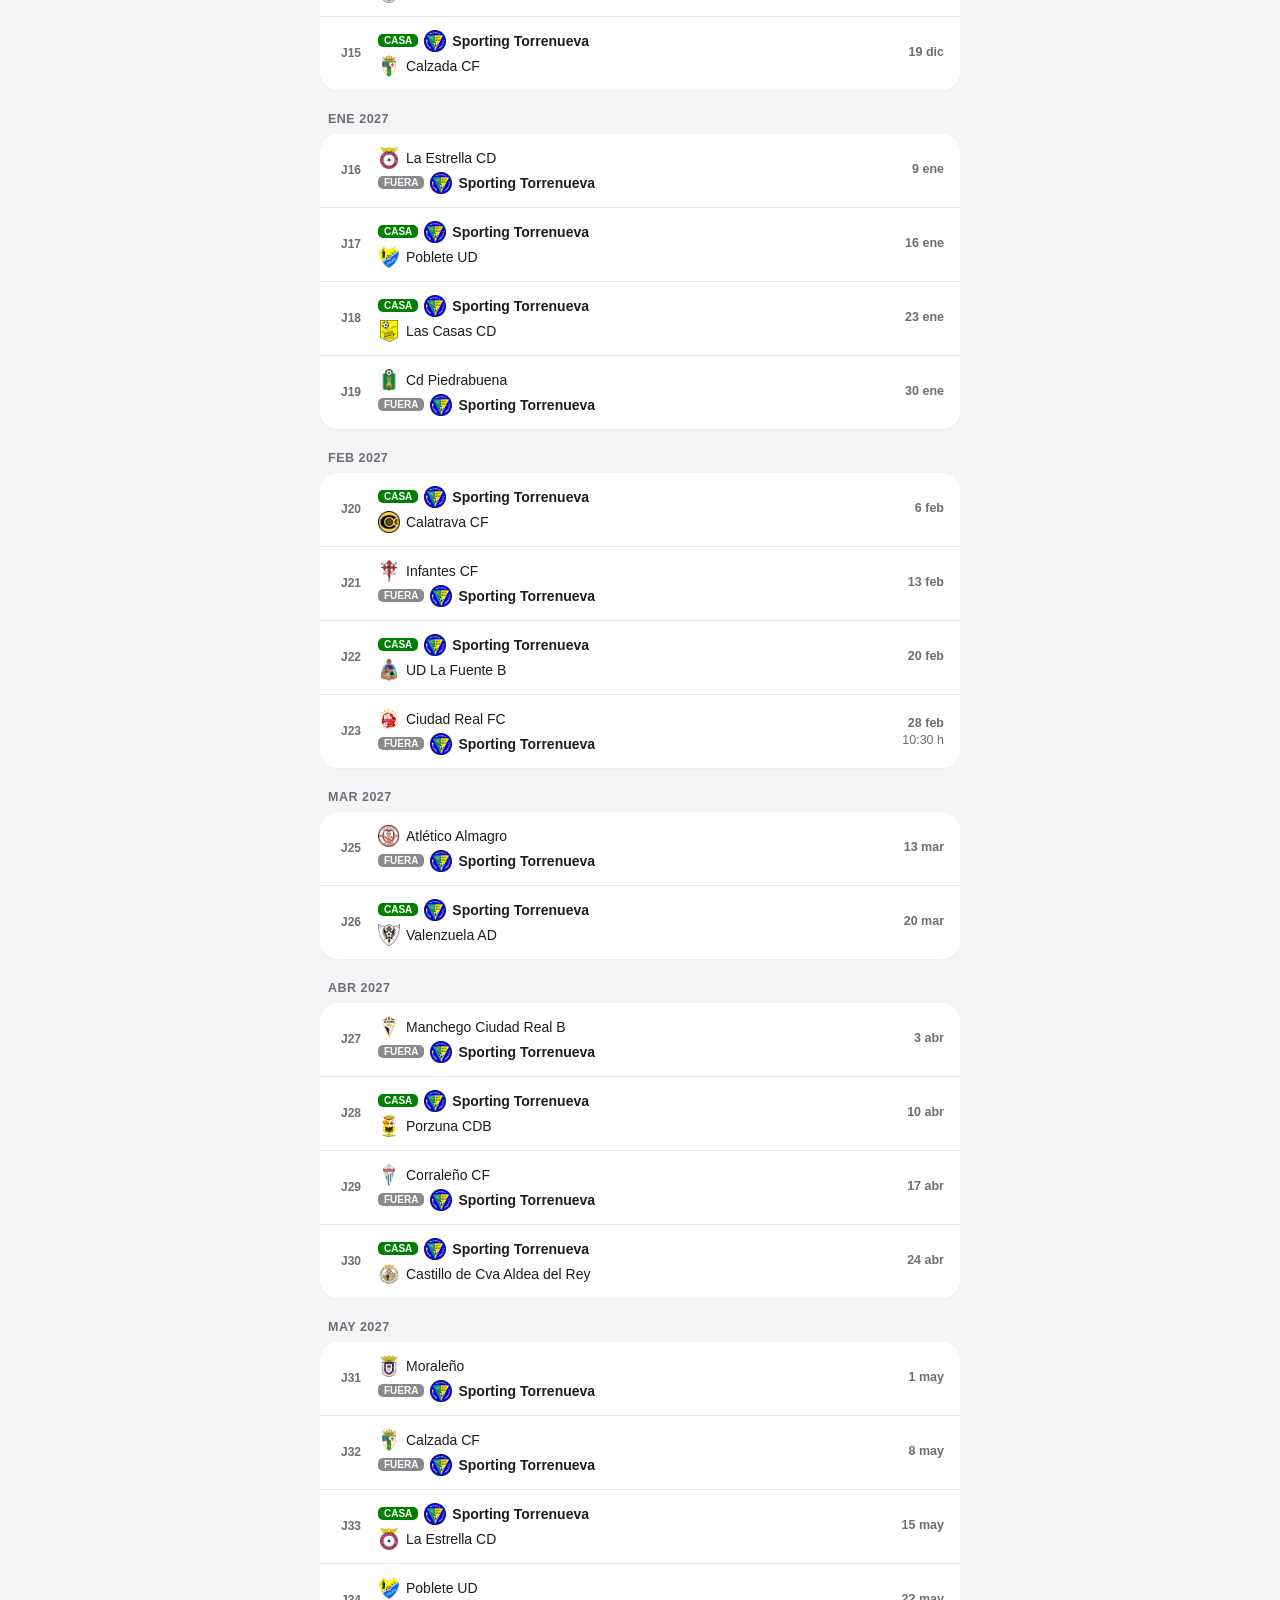
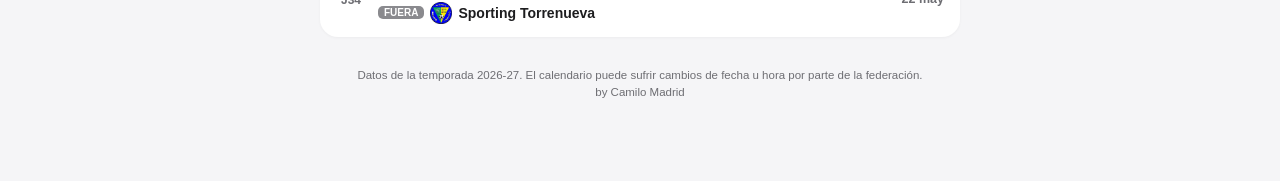
==== commit 8a05bcdc: "Añadido sistema de puntos y mejoras en la interfaz del modal de partidos" ====
--- a/index.html
+++ b/index.html
@@ -41,10 +41,17 @@
 
   <!-- HERO: próximo partido -->
   <div class="hero" id="hero"></div>
+  <!-- Listado completo -->
+  <div class="section-header">
+  <div>
+    <div class="section-title">Todos los partidos</div>
+    <div class="section-sub">Temporada 2026-27 · 32 jornadas</div>
+  </div>
 
-  <!-- Listado completo -->
-  <div class="section-title">Todos los partidos</div>
-  <div class="section-sub">Temporada 2026-27 · 32 jornadas</div>
+  <div class="points-widget">
+    <span id="points">0</span> pts 
+  </div>
+</div>
 
   <div class="filters">
     <button class="pill active" data-filter="all">Todos</button>
@@ -66,11 +73,26 @@
     <div class="modal-content">
       <button class="modal-close" id="modal-close">×</button>
 
-      <h2 id="modal-title"></h2>
+      <p id="modal-jornada" class="modal-jornada"></p>
+
+      <div class="modal-teams">
+        <div class="modal-team">
+          <div class="modal-badge" id="modal-home-badge"></div>
+          <span id="modal-home-name"></span>
+        </div>
+        <span class="modal-vs">VS</span>
+        <div class="modal-team">
+          <div class="modal-badge" id="modal-away-badge"></div>
+          <span id="modal-away-name"></span>
+        </div>
+      </div>
+
+      <h2 id="modal-title" class="visually-hidden"></h2>
       <p id="modal-score"></p>
       <p id="modal-summary"></p>
       <p id="modal-scorers"></p>
 
+<!-- PANEL DE VOTOS EN CONSTRUCCIÓN 
       <div class="modal-votes">
         <p>Para ti, ¿Cómo fue el partido?</p>
         <button class="vote-btn" data-vote="malo">Malo</button>
@@ -80,13 +102,14 @@
       </div>
 
       <div id="vote-chart" class="vote-chart"></div>
-
+-->
     </div>
   </div>
 
 <!-- JS -->
 <script src="assets/js/load-json.js"></script>
 <script src="assets/js/main.js"></script>
+<script src="assets/js/render.js"></script>
 <script src="assets/js/admin-access.js"></script>
 <script src="assets/js/modal.js"></script>
 
--- a/assets/css/style.css
+++ b/assets/css/style.css
@@ -206,12 +206,31 @@
   }
 
   /* Section title */
+  .section-header {
+  display: flex;
+  justify-content: space-between;
+  align-items: center;
+  gap: 12px;
+}
+
+.points-widget {
+    white-space: nowrap;
+    font-weight: 600;
+    border-radius: 500px;
+    border: 1px solid #8A8A8E;
+    padding: 15px;
+    margin: 0px 0px 10px 0px;
+}
+  
   .section-title{
     font-size: 22px;
     font-weight: 650;
     letter-spacing: -0.02em;
-    margin: 0 0 4px;
+    margin: 0px;
     padding: 0 4px;
+    display: grid;
+    grid-auto-flow: column;
+    align-items: center;
   }
   .section-sub{
     font-size: 13.5px;
@@ -480,8 +499,9 @@
 #modal-close {
   border: none;
   background: red;
-  border-radius: 100px;
+  border-radius: 100%;
   width: 30px;
+  height: 30px;
   font-size: 20px;
   cursor: pointer;
   color: #ffffff;
@@ -609,3 +629,74 @@
   font-weight: 600;
   color: #fff;
 }
+
+.visually-hidden{
+  position: absolute;
+  width: 1px;
+  height: 1px;
+  overflow: hidden;
+  clip: rect(0 0 0 0);
+  white-space: nowrap;
+}
+
+.modal-jornada{
+  text-align: center;
+  font-size: 12.5px;
+  font-weight: 700;
+  text-transform: uppercase;
+  letter-spacing: 0.04em;
+  color: var(--ink-soft);
+  margin: 0 0 14px;
+}
+
+.modal-teams{
+  display: flex;
+  align-items: center;
+  justify-content: center;
+  gap: 18px;
+  margin-bottom: 18px;
+  padding-bottom: 16px;
+  border-bottom: 1px solid var(--line);
+}
+
+.modal-team{
+  flex: 1;
+  display: flex;
+  flex-direction: column;
+  align-items: center;
+  gap: 8px;
+  text-align: center;
+  min-width: 0;
+}
+
+.modal-team span{
+  font-size: 13px;
+  font-weight: 650;
+  color: var(--ink);
+  line-height: 1.25;
+}
+
+.modal-badge{
+  width: 48px;
+  height: 48px;
+  border-radius: 50%;
+  background: var(--bg);
+  border: 1px solid var(--line);
+  display: flex;
+  align-items: center;
+  justify-content: center;
+  flex-shrink: 0;
+}
+
+.modal-badge .badge-img{
+  width: 100%;
+  height: 100%;
+  object-fit: contain;
+}
+
+.modal-vs{
+  font-size: 12px;
+  font-weight: 700;
+  color: var(--ink-soft);
+  flex-shrink: 0;
+}
